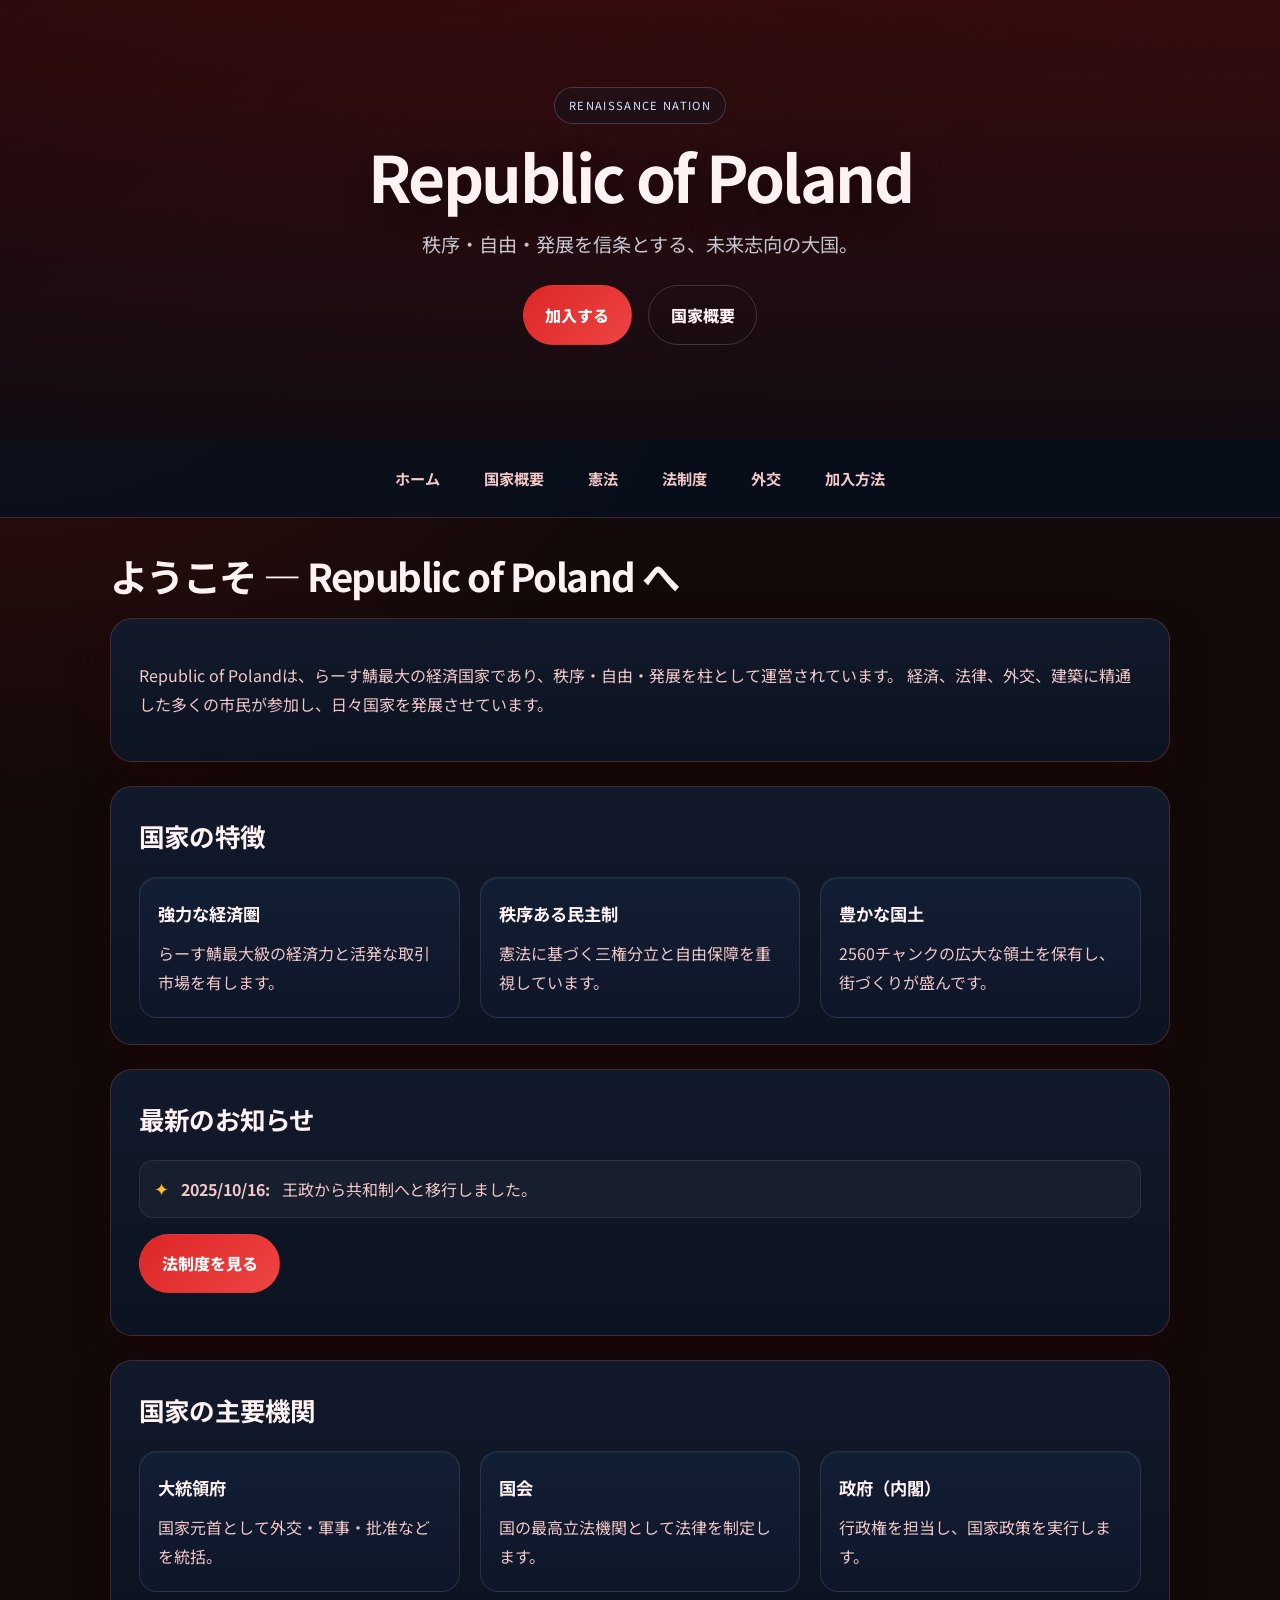
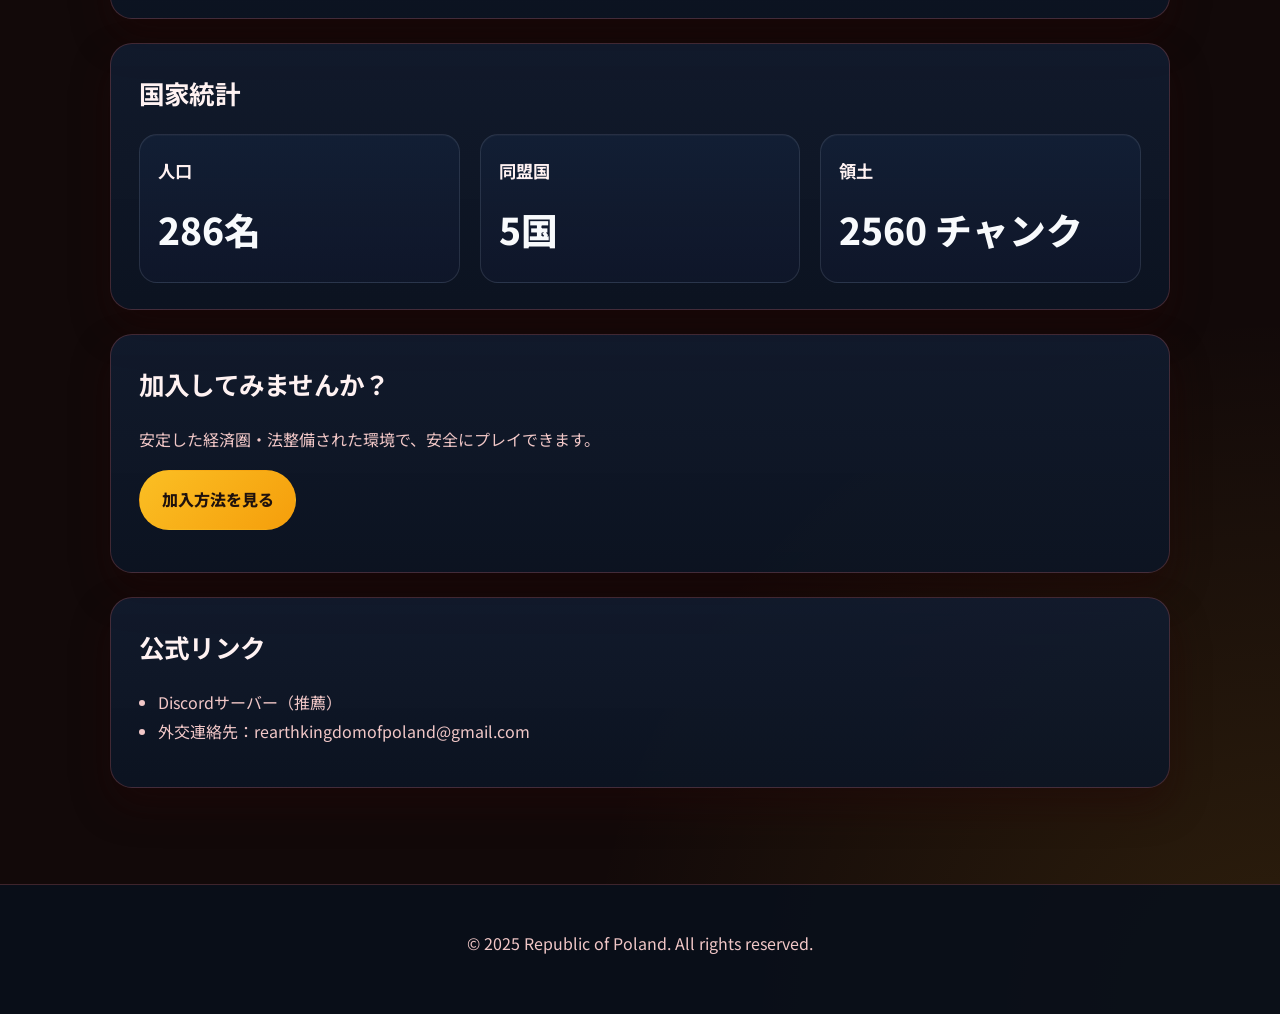
==== index.html @ 1cb856f2 "Add files via upload" ====
<!DOCTYPE html>
<html lang="ja">
<head>
  <meta charset="UTF-8" />
  <meta name="viewport" content="width=device-width, initial-scale=1.0" />
  <title>Republic of Poland | Home</title>
  <link rel="stylesheet" href="style.css" />

  <link href="https://fonts.googleapis.com/css2?family=Noto+Sans+JP:wght@400;500;700;800&display=swap" rel="stylesheet">

  <meta property="og:title" content="ポーランド共和国 公式WEBサイト" />
  <meta property="og:description" content="ポーランド共和国はらーす鯖最大の経済大国です。" />
  <meta property="og:image" content="https://kingdomofpoland.github.io/official.github.io/header.jpg" />
  <meta property="og:url" content="https://kingdomofpoland.github.io/official.github.io/" />
  <meta property="og:type" content="website" />
</head>

<body>
  <header class="hero">
    <div class="hero-content">
      <div class="eyebrow">Renaissance Nation</div>
      <h1>Republic of Poland</h1>
      <p class="subheading">秩序・自由・発展を信条とする、未来志向の大国。</p>
      <div class="hero-actions">
        <a href="join.html" class="button">加入する</a>
        <a href="overview.html" class="button secondary">国家概要</a>
      </div>
    </div>
  </header>

  <nav>
    <ul>
      <li><a href="index.html">ホーム</a></li>
      <li><a href="overview.html">国家概要</a></li>
      <li><a href="constitution.html">憲法</a></li>
      <li><a href="law.html">法制度</a></li>
      <li><a href="diplomacy.html">外交</a></li>
      <li><a href="join.html">加入方法</a></li>
    </ul>
  </nav>

  <main>
    <h2>ようこそ — Republic of Poland へ</h2>

    <section>
      <p>
        Republic of Polandは、らーす鯖最大の経済国家であり、秩序・自由・発展を柱として運営されています。
        経済、法律、外交、建築に精通した多くの市民が参加し、日々国家を発展させています。
      </p>
    </section>

    <section>
      <h3>国家の特徴</h3>
      <div class="grid-3">
        <div class="card">
          <h4>強力な経済圏</h4>
          <p>らーす鯖最大級の経済力と活発な取引市場を有します。</p>
        </div>
        <div class="card">
          <h4>秩序ある民主制</h4>
          <p>憲法に基づく三権分立と自由保障を重視しています。</p>
        </div>
        <div class="card">
          <h4>豊かな国土</h4>
          <p>2560チャンクの広大な領土を保有し、街づくりが盛んです。</p>
        </div>
      </div>
    </section>

    <section>
      <h3>最新のお知らせ</h3>
      <ul class="news-list">
        <li><strong>2025/10/16:</strong> 王政から共和制へと移行しました。</li>
      </ul>
      <p><a href="law.html" class="button">法制度を見る</a></p>
    </section>

    <section>
      <h3>国家の主要機関</h3>
      <div class="grid-3">
        <div class="card">
          <h4>大統領府</h4>
          <p>国家元首として外交・軍事・批准などを統括。</p>
        </div>
        <div class="card">
          <h4>国会</h4>
          <p>国の最高立法機関として法律を制定します。</p>
        </div>
        <div class="card">
          <h4>政府（内閣）</h4>
          <p>行政権を担当し、国家政策を実行します。</p>
        </div>
      </div>
    </section>

    <section>
      <h3>国家統計</h3>
      <div class="grid-3">
        <div class="stat-card">
          <h4>人口</h4>
          <p class="stat">286名</p>
        </div>
        <div class="stat-card">
          <h4>同盟国</h4>
          <p class="stat">5国</p>
        </div>
        <div class="stat-card">
          <h4>領土</h4>
          <p class="stat">2560 チャンク</p>
        </div>
      </div>
    </section>

    <section>
      <h3>加入してみませんか？</h3>
      <p>安定した経済圏・法整備された環境で、安全にプレイできます。</p>
      <p><a href="join.html" class="button-large">加入方法を見る</a></p>
    </section>

    <section>
      <h3>公式リンク</h3>
      <ul>
        <li>Discordサーバー（推薦）</li>
        <li>外交連絡先：rearthkingdomofpoland@gmail.com</li>
      </ul>
    </section>
  </main>

  <footer>
    <p>&copy; 2025 Republic of Poland. All rights reserved.</p>
  </footer>
</body>
</html>
---- style.css ----
:root {
  --bg: #120909;
  --bg-elevated: rgba(31, 12, 12, 0.82);
  --panel: rgba(35, 12, 12, 0.82);
  --panel-strong: #1d0d0d;
  --card: rgba(32, 9, 9, 0.85);
  --card-soft: rgba(220, 38, 38, 0.08);
  --text: #fff2f2;
  --muted: #f1c7c7;
  --line: rgba(248, 113, 113, 0.22);
  --primary: #dc2626;
  --primary-strong: #991b1b;
  --secondary: #ef4444;
  --accent: #f59e0b;
  --gold: #fbbf24;
  --shadow: rgba(33, 7, 7, 0.48);
  --radius: 22px;
}

* {
  box-sizing: border-box;
}

html {
  scroll-behavior: smooth;
}

body {
  margin: 0;
  font-family: "Noto Sans JP", "Hiragino Kaku Gothic ProN", Meiryo, sans-serif;
  background:
    radial-gradient(circle at top left, rgba(220, 38, 38, 0.28), transparent 28%),
    radial-gradient(circle at bottom right, rgba(251, 191, 36, 0.12), transparent 24%),
    var(--bg);
  color: var(--text);
  line-height: 1.8;
}

a {
  color: inherit;
}

img {
  max-width: 100%;
  display: block;
}

header.hero {
  position: relative;
  min-height: 440px;
  display: grid;
  place-items: center;
  overflow: hidden;
  background:
    linear-gradient(135deg, rgba(25, 5, 5, 0.78), rgba(72, 9, 9, 0.45)),
    linear-gradient(120deg, rgba(220, 38, 38, 0.52), rgba(127, 29, 29, 0.36)),
    url("https://images.unsplash.com/photo-1518546305927-5a555bb7020d?auto=format&fit=crop&w=1600&q=80") center/cover no-repeat;
}

header.hero::before {
  content: "";
  position: absolute;
  inset: 0;
  background: linear-gradient(180deg, rgba(6, 11, 19, 0.15), rgba(6, 11, 19, 0.8));
}

.hero-content {
  position: relative;
  z-index: 1;
  width: min(1100px, calc(100% - 40px));
  text-align: center;
  padding: 72px 20px 80px;
}

.eyebrow {
  display: inline-block;
  padding: 0.45rem 0.9rem;
  border: 1px solid rgba(255, 255, 255, 0.18);
  border-radius: 999px;
  background: rgba(15, 23, 42, 0.35);
  backdrop-filter: blur(8px);
  color: #d7e6ff;
  letter-spacing: 0.12em;
  font-size: 0.7rem;
  text-transform: uppercase;
  margin-bottom: 18px;
}

header.hero h1 {
  margin: 0;
  font-size: clamp(2.5rem, 5vw, 5.4rem);
  line-height: 1.05;
  letter-spacing: -0.04em;
  text-shadow: 0 10px 30px rgba(0, 0, 0, 0.45);
}

.subheading {
  margin: 18px auto 0;
  max-width: 700px;
  font-size: clamp(1rem, 2vw, 1.2rem);
  color: rgba(237, 244, 255, 0.8);
}

.hero-actions {
  display: flex;
  justify-content: center;
  gap: 16px;
  flex-wrap: wrap;
  margin-top: 24px;
}

nav {
  position: sticky;
  top: 0;
  z-index: 100;
  background: rgba(7, 17, 31, 0.8);
  backdrop-filter: blur(16px);
  border-bottom: 1px solid var(--line);
}

nav ul {
  list-style: none;
  margin: 0 auto;
  padding: 14px 20px;
  display: flex;
  flex-wrap: wrap;
  justify-content: center;
  gap: 10px;
  max-width: 1100px;
}

nav li {
  display: inline-flex;
}

nav a {
  text-decoration: none;
  color: var(--muted);
  font-weight: 700;
  font-size: 0.95rem;
  padding: 10px 16px;
  border-radius: 999px;
  transition: 0.25s ease;
  border: 1px solid transparent;
}

nav a:hover,
nav a:focus-visible {
  background: rgba(220, 38, 38, 0.18);
  color: var(--text);
  border-color: rgba(248, 113, 113, 0.35);
}

main {
  max-width: 1100px;
  margin: 0 auto;
  padding: 34px 20px 72px;
}

main h2 {
  margin: 0 0 20px;
  color: var(--text);
  font-size: clamp(2rem, 3vw, 2.9rem);
  line-height: 1.2;
  letter-spacing: -0.04em;
}

main h3 {
  margin: 0 0 18px;
  font-size: clamp(1.3rem, 2vw, 1.8rem);
  letter-spacing: -0.03em;
}

main h4 {
  margin: 0 0 10px;
  font-size: 1.08rem;
}

section {
  background: linear-gradient(180deg, rgba(17, 28, 48, 0.88), rgba(12, 21, 36, 0.9));
  border: 1px solid var(--line);
  border-radius: var(--radius);
  box-shadow: 0 18px 38px var(--shadow);
  padding: 26px 28px;
  margin-bottom: 24px;
}

section p,
section li,
section strong,
section span {
  color: var(--muted);
}

.grid-3 {
  display: grid;
  grid-template-columns: repeat(auto-fit, minmax(220px, 1fr));
  gap: 20px;
}

.card,
.stat-card {
  background: linear-gradient(180deg, rgba(19, 31, 53, 0.95), rgba(15, 23, 42, 0.9));
  border: 1px solid rgba(148, 163, 184, 0.18);
  border-radius: 18px;
  padding: 20px 18px;
  box-shadow: inset 0 1px 0 rgba(255, 255, 255, 0.03);
}

.card p,
.stat-card p,
.card li,
.stat-card li {
  margin: 0;
}

.stat {
  display: block;
  margin-top: 10px;
  font-size: clamp(1.8rem, 3vw, 2.3rem);
  font-weight: 800;
  color: #f8fafc;
}

.news-list {
  list-style: none;
  margin: 0;
  padding: 0;
  display: grid;
  gap: 12px;
}

.news-list li {
  display: flex;
  gap: 12px;
  align-items: baseline;
  padding: 12px 14px;
  background: rgba(148, 163, 184, 0.06);
  border: 1px solid rgba(148, 163, 184, 0.14);
  border-radius: 14px;
}

.news-list li::before {
  content: "✦";
  color: var(--gold);
  font-size: 1.1rem;
}

.button,
.button-large {
  display: inline-flex;
  align-items: center;
  justify-content: center;
  border-radius: 999px;
  padding: 0.9rem 1.35rem;
  text-decoration: none;
  font-weight: 800;
  transition: transform 0.2s ease, box-shadow 0.2s ease, background 0.2s ease;
  border: 1px solid transparent;
}

.button:hover,
.button-large:hover {
  transform: translateY(-2px);
  box-shadow: 0 10px 20px rgba(124, 58, 237, 0.28);
}

.button {
  background: linear-gradient(135deg, var(--primary), var(--secondary));
  color: #fff;
}

.button-large {
  background: linear-gradient(135deg, #fbbf24, #f59e0b);
  color: #1f120d;
}

.button:hover,
.button-large:hover {
  box-shadow: 0 12px 24px rgba(220, 38, 38, 0.35);
}

.button.secondary,
.button-large.secondary {
  background: transparent;
  color: var(--text);
  border-color: rgba(148, 163, 184, 0.28);
}

ul {
  padding-left: 1.2rem;
}

pre {
  margin: 0;
  overflow-x: auto;
  background: rgba(15, 23, 42, 0.92);
  border: 1px solid var(--line);
  border-radius: 18px;
  padding: 18px 20px;
  color: #dbeafe;
  white-space: pre-wrap;
  word-break: break-word;
  font-size: 0.92rem;
  line-height: 1.8;
}

footer {
  text-align: center;
  padding: 28px 20px 40px;
  color: var(--muted);
  background: rgba(8, 15, 26, 0.9);
  border-top: 1px solid var(--line);
}

@media (max-width: 768px) {
  header.hero {
    min-height: 340px;
  }

  .hero-content {
    padding-top: 48px;
  }

  nav ul {
    justify-content: flex-start;
    overflow-x: auto;
    white-space: nowrap;
  }

  nav li {
    flex: 0 0 auto;
  }

  main {
    padding-left: 14px;
    padding-right: 14px;
  }

  section {
    padding: 22px 18px;
  }

  .grid-3 {
    grid-template-columns: 1fr;
  }
}

@media (max-width: 480px) {
  .hero-actions {
    flex-direction: column;
  }

  .button,
  .button-large {
    width: 100%;
  }

  nav a {
    padding: 9px 12px;
    font-size: 0.82rem;
  }

  main h2 {
    font-size: 1.7rem;
  }

  section p,
  section li,
  section strong {
    font-size: 0.95rem;
  }
}
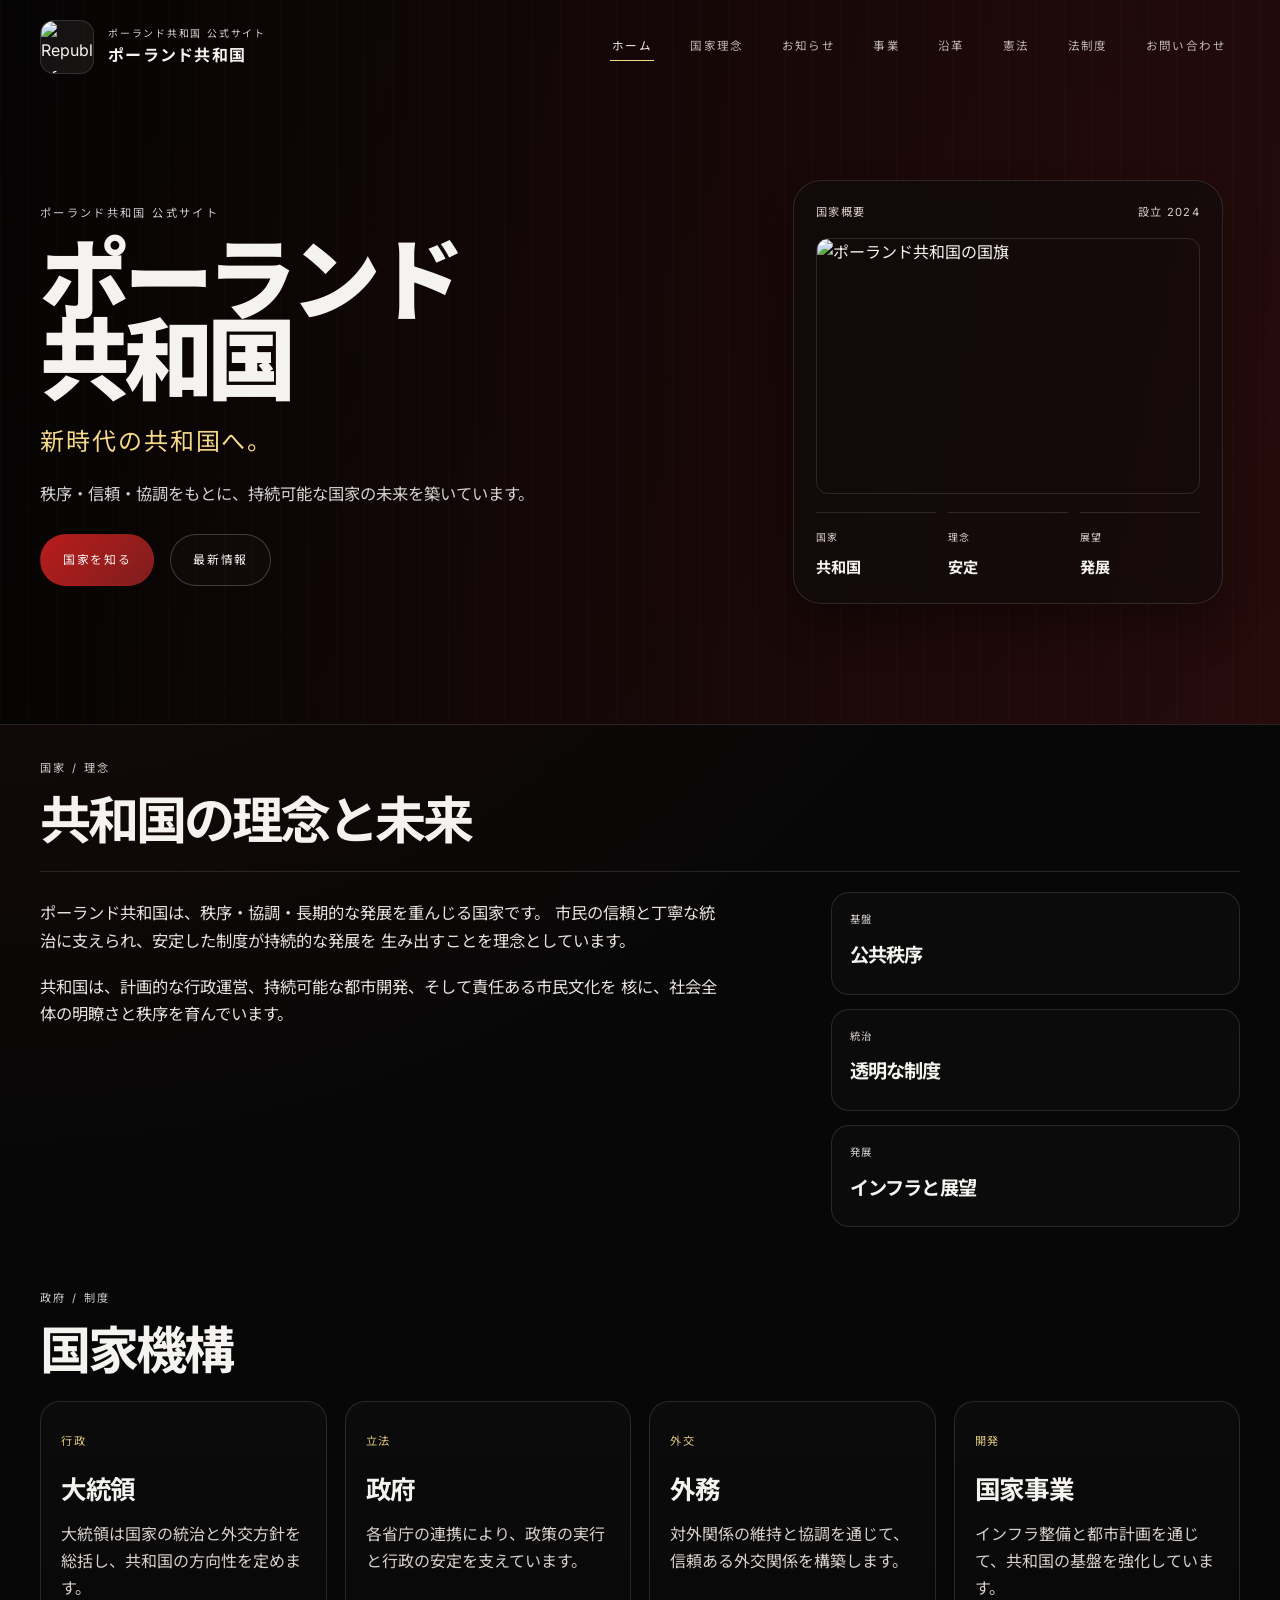
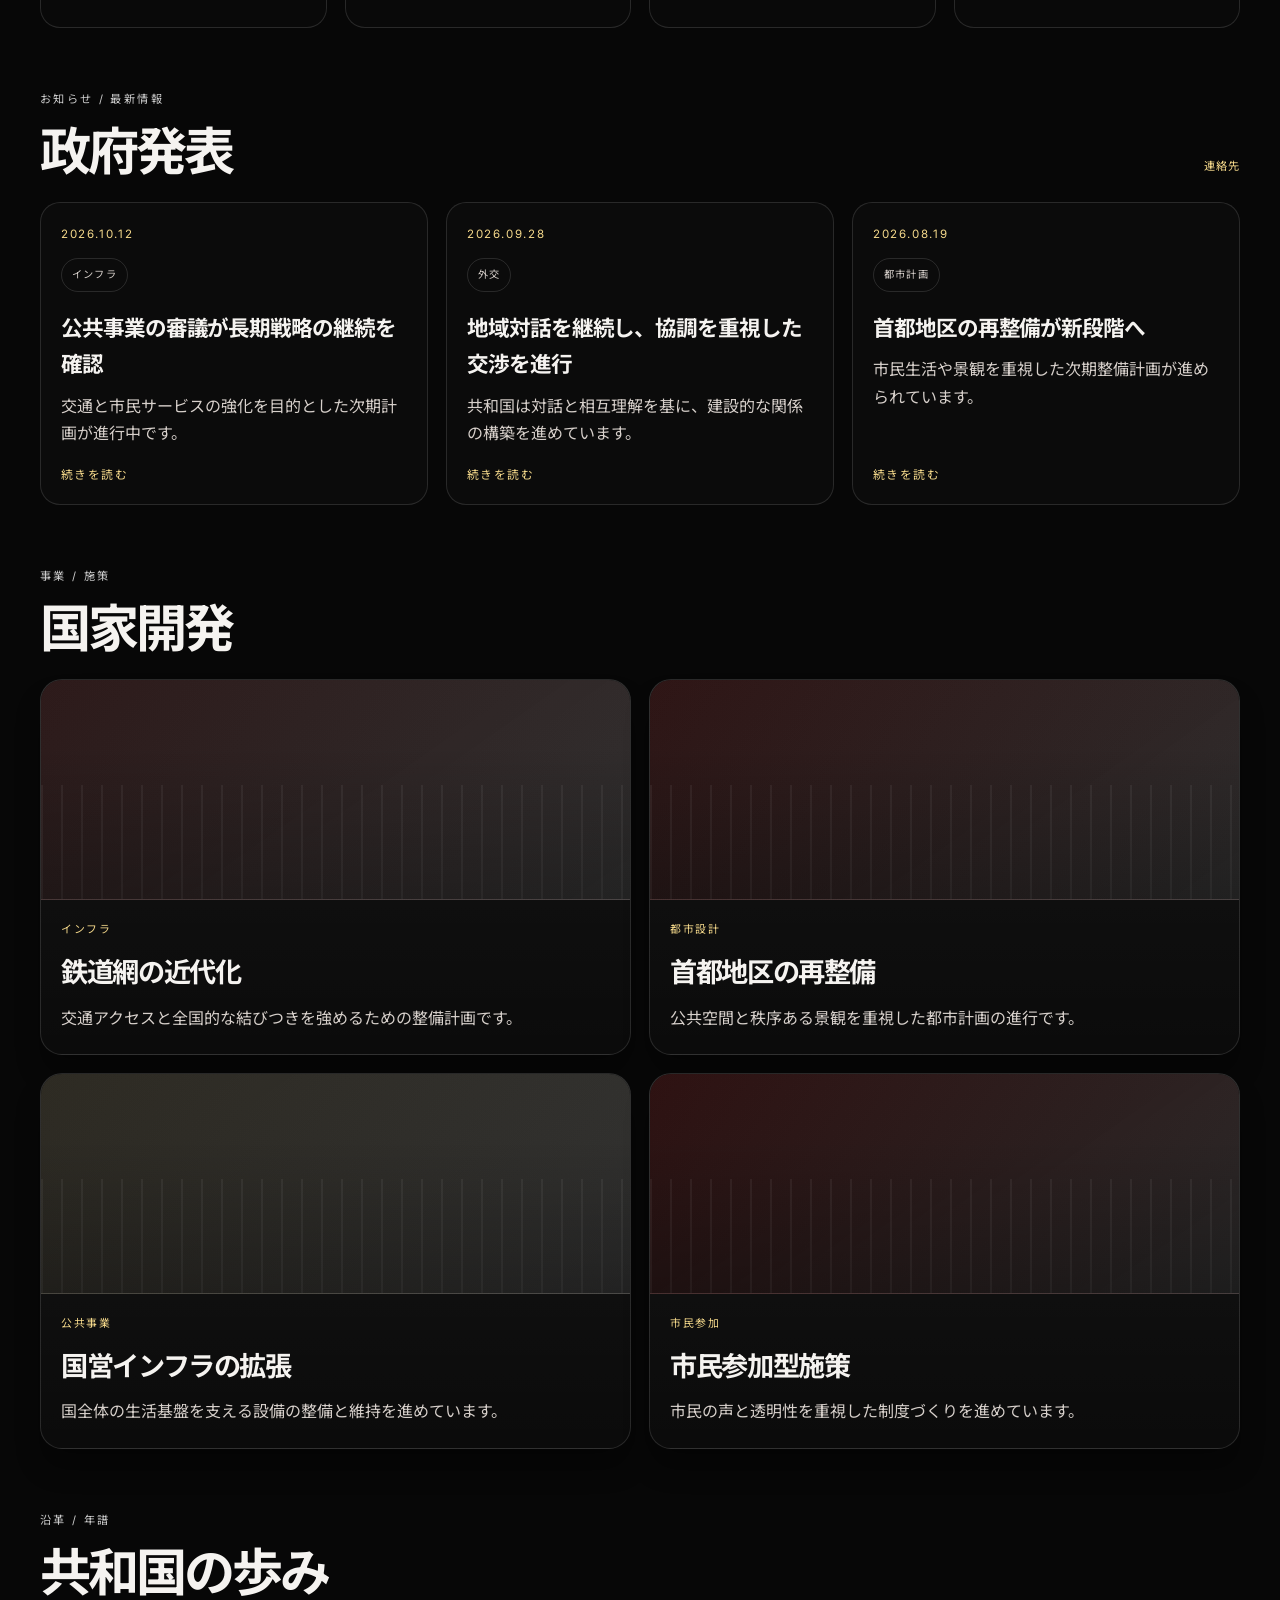
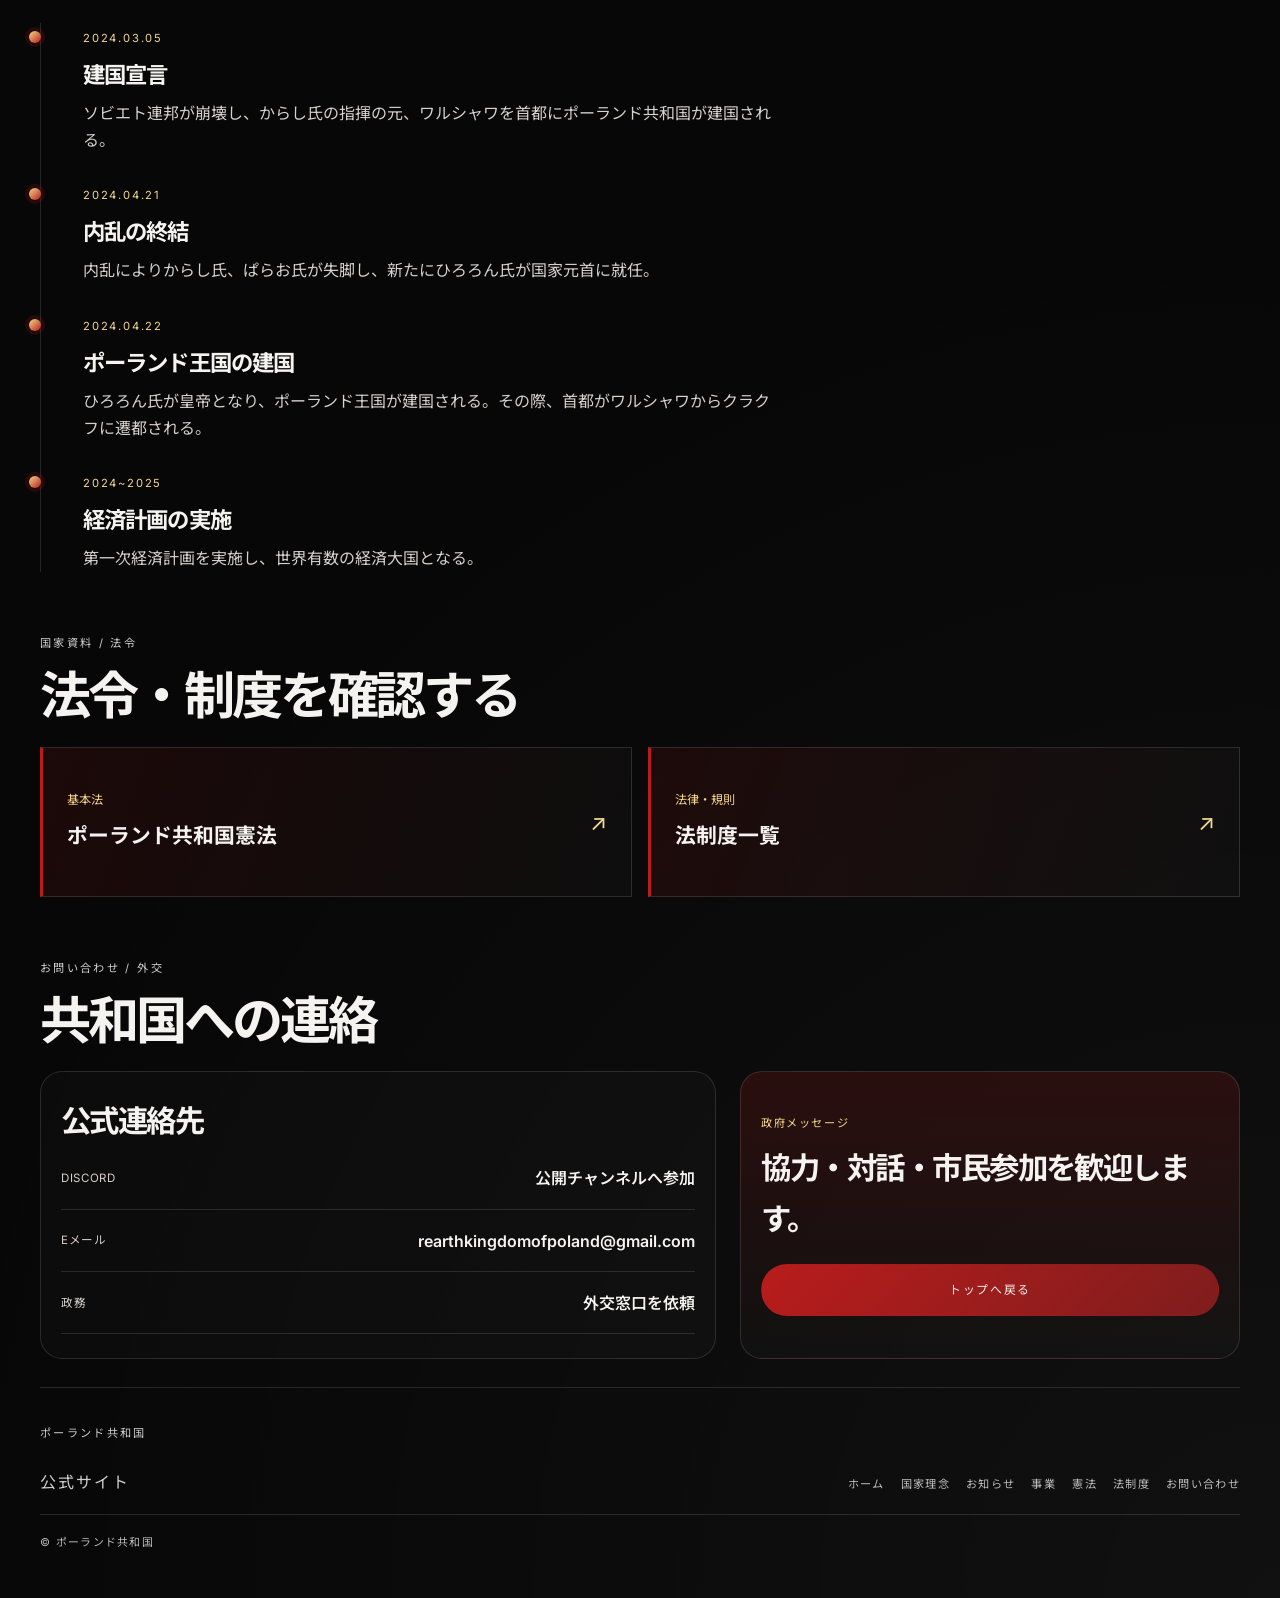
==== commit f3f91622: "Add files via upload" ====
--- a/index.html
+++ b/index.html
@@ -1,133 +1,249 @@
 <!DOCTYPE html>
 <html lang="ja">
-<head>
-  <meta charset="UTF-8" />
-  <meta name="viewport" content="width=device-width, initial-scale=1.0" />
-  <title>Republic of Poland | Home</title>
-  <link rel="stylesheet" href="style.css" />
-
-  <link href="https://fonts.googleapis.com/css2?family=Noto+Sans+JP:wght@400;500;700;800&display=swap" rel="stylesheet">
-
-  <meta property="og:title" content="ポーランド共和国 公式WEBサイト" />
-  <meta property="og:description" content="ポーランド共和国はらーす鯖最大の経済大国です。" />
-  <meta property="og:image" content="https://kingdomofpoland.github.io/official.github.io/header.jpg" />
-  <meta property="og:url" content="https://kingdomofpoland.github.io/official.github.io/" />
-  <meta property="og:type" content="website" />
-</head>
-
-<body>
-  <header class="hero">
-    <div class="hero-content">
-      <div class="eyebrow">Renaissance Nation</div>
-      <h1>Republic of Poland</h1>
-      <p class="subheading">秩序・自由・発展を信条とする、未来志向の大国。</p>
-      <div class="hero-actions">
-        <a href="join.html" class="button">加入する</a>
-        <a href="overview.html" class="button secondary">国家概要</a>
+  <head>
+    <meta charset="UTF-8" />
+    <meta name="viewport" content="width=device-width, initial-scale=1.0" />
+    <meta
+      name="description"
+      content="ポーランド共和国の公式サイト。安定・協調・発展を理念とする、モダンで高い完成度を持つ国家ウェブサイト。"
+    />
+    <title>ポーランド共和国 | 公式サイト</title>
+    <link rel="stylesheet" href="style.css" />
+    <link rel="preconnect" href="https://fonts.googleapis.com" />
+    <link rel="preconnect" href="https://fonts.gstatic.com" crossorigin />
+    <link
+      href="https://fonts.googleapis.com/css2?family=Inter:wght@400;500;600;700;800;900&family=Noto+Sans+JP:wght@400;500;700;800;900&display=swap"
+      rel="stylesheet"
+    />
+    <meta property="og:title" content="ポーランド共和国 | 公式サイト" />
+    <meta property="og:description" content="秩序、協調、発展を基盤にしたポーランド共和国の公式ウェブサイト。" />
+    <meta property="og:type" content="website" />
+    <meta property="og:image" content="flag.png" />
+  </head>
+  <body>
+    <header class="site-header" id="home">
+      <div class="topbar">
+        <div class="brand-wrap">
+          <img src="flag.png" alt="Republic of Poland flag" class="brand-mark" />
+          <div>
+            <span class="brand-kicker">ポーランド共和国 公式サイト</span>
+            <strong class="brand-name">ポーランド共和国</strong>
+          </div>
+        </div>
+
+        <button class="nav-toggle" aria-label="メニューを開く" aria-expanded="false">
+          <span></span>
+          <span></span>
+          <span></span>
+        </button>
+
+        <nav class="main-nav" aria-label="Main navigation">
+          <a href="#home" class="is-active">ホーム</a>
+          <a href="#overview">国家理念</a>
+          <a href="#news">お知らせ</a>
+          <a href="#projects">事業</a>
+          <a href="#history">沿革</a>
+          <a href="constitution.html">憲法</a>
+          <a href="law.html">法制度</a>
+          <a href="#contact">お問い合わせ</a>
+        </nav>
       </div>
-    </div>
-  </header>
-
-  <nav>
-    <ul>
-      <li><a href="index.html">ホーム</a></li>
-      <li><a href="overview.html">国家概要</a></li>
-      <li><a href="constitution.html">憲法</a></li>
-      <li><a href="law.html">法制度</a></li>
-      <li><a href="diplomacy.html">外交</a></li>
-      <li><a href="join.html">加入方法</a></li>
-    </ul>
-  </nav>
-
-  <main>
-    <h2>ようこそ — Republic of Poland へ</h2>
-
-    <section>
-      <p>
-        Republic of Polandは、らーす鯖最大の経済国家であり、秩序・自由・発展を柱として運営されています。
-        経済、法律、外交、建築に精通した多くの市民が参加し、日々国家を発展させています。
-      </p>
-    </section>
-
-    <section>
-      <h3>国家の特徴</h3>
-      <div class="grid-3">
-        <div class="card">
-          <h4>強力な経済圏</h4>
-          <p>らーす鯖最大級の経済力と活発な取引市場を有します。</p>
-        </div>
-        <div class="card">
-          <h4>秩序ある民主制</h4>
-          <p>憲法に基づく三権分立と自由保障を重視しています。</p>
-        </div>
-        <div class="card">
-          <h4>豊かな国土</h4>
-          <p>2560チャンクの広大な領土を保有し、街づくりが盛んです。</p>
+
+      <div class="hero">
+        <div class="hero-copy reveal">
+          <span class="eyebrow">ポーランド共和国 公式サイト</span>
+          <h1>
+            ポーランド<br />
+            共和国
+          </h1>
+          <p class="lead">新時代の共和国へ。</p>
+          <p class="hero-text">
+            秩序・信頼・協調をもとに、持続可能な国家の未来を築いています。
+          </p>
+          <div class="hero-actions">
+            <a href="#overview" class="button primary">国家を知る</a>
+            <a href="#news" class="button secondary">最新情報</a>
+          </div>
+        </div>
+
+        <div class="hero-visual reveal">
+          <div class="visual-panel">
+            <div class="visual-header">
+              <span>国家概要</span>
+              <span>設立 2024</span>
+            </div>
+            <img class="visual-flag" src="flag.png" alt="ポーランド共和国の国旗" />
+            <div class="visual-stats">
+              <div>
+                <span class="stat-label">国家</span>
+                <strong>共和国</strong>
+              </div>
+              <div>
+                <span class="stat-label">理念</span>
+                <strong>安定</strong>
+              </div>
+              <div>
+                <span class="stat-label">展望</span>
+                <strong>発展</strong>
+              </div>
+            </div>
+          </div>
         </div>
       </div>
-    </section>
-
-    <section>
-      <h3>最新のお知らせ</h3>
-      <ul class="news-list">
-        <li><strong>2025/10/16:</strong> 王政から共和制へと移行しました。</li>
-      </ul>
-      <p><a href="law.html" class="button">法制度を見る</a></p>
-    </section>
-
-    <section>
-      <h3>国家の主要機関</h3>
-      <div class="grid-3">
-        <div class="card">
-          <h4>大統領府</h4>
-          <p>国家元首として外交・軍事・批准などを統括。</p>
-        </div>
-        <div class="card">
-          <h4>国会</h4>
-          <p>国の最高立法機関として法律を制定します。</p>
-        </div>
-        <div class="card">
-          <h4>政府（内閣）</h4>
-          <p>行政権を担当し、国家政策を実行します。</p>
-        </div>
+    </header>
+
+    <main>
+      <section id="overview" class="section-wrap reveal">
+        <div class="section-heading">
+          <span class="section-kicker">国家 / 理念</span>
+          <h2>共和国の理念と未来</h2>
+        </div>
+
+        <div class="overview-grid editorial">
+          <div class="editorial-copy">
+            <p>
+              ポーランド共和国は、秩序・協調・長期的な発展を重んじる国家です。
+              市民の信頼と丁寧な統治に支えられ、安定した制度が持続的な発展を
+              生み出すことを理念としています。
+            </p>
+            <p>
+              共和国は、計画的な行政運営、持続可能な都市開発、そして責任ある市民文化を
+              核に、社会全体の明瞭さと秩序を育んでいます。
+            </p>
+          </div>
+
+          <div class="feature-column">
+            <div class="mini-feature">
+              <span class="mini-label">基盤</span>
+              <strong>公共秩序</strong>
+            </div>
+            <div class="mini-feature">
+              <span class="mini-label">統治</span>
+              <strong>透明な制度</strong>
+            </div>
+            <div class="mini-feature">
+              <span class="mini-label">発展</span>
+              <strong>インフラと展望</strong>
+            </div>
+          </div>
+        </div>
+      </section>
+
+      <section id="government" class="section-wrap reveal">
+        <div class="section-heading narrow">
+          <span class="section-kicker">政府 / 制度</span>
+          <h2>国家機構</h2>
+        </div>
+
+        <div class="gov-grid" id="government-grid"></div>
+      </section>
+
+      <section id="news" class="section-wrap reveal">
+        <div class="section-heading row">
+          <div>
+            <span class="section-kicker">お知らせ / 最新情報</span>
+            <h2>政府発表</h2>
+          </div>
+          <a href="#contact" class="inline-link">連絡先</a>
+        </div>
+
+        <div class="news-grid" id="news-grid"></div>
+      </section>
+
+      <section id="projects" class="section-wrap reveal">
+        <div class="section-heading narrow">
+          <span class="section-kicker">事業 / 施策</span>
+          <h2>国家開発</h2>
+        </div>
+
+        <div class="project-grid" id="project-grid"></div>
+      </section>
+
+      <section id="history" class="section-wrap reveal">
+        <div class="section-heading narrow">
+          <span class="section-kicker">沿革 / 年譜</span>
+          <h2>共和国の歩み</h2>
+        </div>
+
+        <div class="timeline" id="history-grid"></div>
+      </section>
+
+      <section id="documents" class="section-wrap reveal">
+        <div class="section-heading narrow">
+          <span class="section-kicker">国家資料 / 法令</span>
+          <h2>法令・制度を確認する</h2>
+        </div>
+        <div class="document-links">
+          <a class="document-link" href="constitution.html">
+            <span class="document-link-label">基本法</span>
+            <strong>ポーランド共和国憲法</strong>
+            <span class="document-link-arrow" aria-hidden="true">↗</span>
+          </a>
+          <a class="document-link" href="law.html">
+            <span class="document-link-label">法律・規則</span>
+            <strong>法制度一覧</strong>
+            <span class="document-link-arrow" aria-hidden="true">↗</span>
+          </a>
+        </div>
+      </section>
+
+      <section id="contact" class="section-wrap reveal">
+        <div class="section-heading narrow">
+          <span class="section-kicker">お問い合わせ / 外交</span>
+          <h2>共和国への連絡</h2>
+        </div>
+
+        <div class="contact-grid">
+          <div class="contact-panel">
+            <h3>公式連絡先</h3>
+            <ul class="contact-list">
+              <li>
+                <span>Discord</span>
+                <a href="https://discord.gg/J24dmDdTVA" target="_blank" rel="noreferrer">公開チャンネルへ参加</a>
+              </li>
+              <li>
+                <span>Eメール</span>
+                <a href="mailto:rearthkingdomofpoland@gmail.com">rearthkingdomofpoland@gmail.com</a>
+              </li>
+              <li>
+                <span>政務</span>
+                <a href="#home">外交窓口を依頼</a>
+              </li>
+            </ul>
+          </div>
+
+          <div class="contact-panel accent-panel">
+            <p class="panel-label">政府メッセージ</p>
+            <h3>協力・対話・市民参加を歓迎します。</h3>
+            <a href="#home" class="button primary">トップへ戻る</a>
+          </div>
+        </div>
+      </section>
+    </main>
+
+    <footer class="site-footer">
+      <div class="footer-inner">
+        <div>
+          <span class="footer-kicker">ポーランド共和国</span>
+          <p>公式サイト</p>
+        </div>
+
+        <ul class="footer-links">
+          <li><a href="#home">ホーム</a></li>
+          <li><a href="#overview">国家理念</a></li>
+          <li><a href="#news">お知らせ</a></li>
+          <li><a href="#projects">事業</a></li>
+          <li><a href="constitution.html">憲法</a></li>
+          <li><a href="law.html">法制度</a></li>
+          <li><a href="#contact">お問い合わせ</a></li>
+        </ul>
       </div>
-    </section>
-
-    <section>
-      <h3>国家統計</h3>
-      <div class="grid-3">
-        <div class="stat-card">
-          <h4>人口</h4>
-          <p class="stat">286名</p>
-        </div>
-        <div class="stat-card">
-          <h4>同盟国</h4>
-          <p class="stat">5国</p>
-        </div>
-        <div class="stat-card">
-          <h4>領土</h4>
-          <p class="stat">2560 チャンク</p>
-        </div>
-      </div>
-    </section>
-
-    <section>
-      <h3>加入してみませんか？</h3>
-      <p>安定した経済圏・法整備された環境で、安全にプレイできます。</p>
-      <p><a href="join.html" class="button-large">加入方法を見る</a></p>
-    </section>
-
-    <section>
-      <h3>公式リンク</h3>
-      <ul>
-        <li>Discordサーバー（推薦）</li>
-        <li>外交連絡先：rearthkingdomofpoland@gmail.com</li>
-      </ul>
-    </section>
-  </main>
-
-  <footer>
-    <p>&copy; 2025 Republic of Poland. All rights reserved.</p>
-  </footer>
-</body>
+      <div class="footer-bottom">© ポーランド共和国</div>
+    </footer>
+
+    <button class="scroll-top" aria-label="トップへ戻る">↑</button>
+
+    <script src="script.js"></script>
+  </body>
 </html>
+
--- a/style.css
+++ b/style.css
@@ -1,20 +1,20 @@
 :root {
-  --bg: #120909;
-  --bg-elevated: rgba(31, 12, 12, 0.82);
-  --panel: rgba(35, 12, 12, 0.82);
-  --panel-strong: #1d0d0d;
-  --card: rgba(32, 9, 9, 0.85);
-  --card-soft: rgba(220, 38, 38, 0.08);
-  --text: #fff2f2;
-  --muted: #f1c7c7;
-  --line: rgba(248, 113, 113, 0.22);
-  --primary: #dc2626;
-  --primary-strong: #991b1b;
-  --secondary: #ef4444;
-  --accent: #f59e0b;
-  --gold: #fbbf24;
-  --shadow: rgba(33, 7, 7, 0.48);
-  --radius: 22px;
+  --bg: #070707;
+  --bg-soft: #121212;
+  --panel: #151515;
+  --panel-alt: #1b1b1b;
+  --text: #f5f3f0;
+  --muted: #d7d0cb;
+  --line: rgba(255, 255, 255, 0.12);
+  --line-strong: rgba(255, 255, 255, 0.2);
+  --primary: #b91c1c;
+  --primary-strong: #7f1d1d;
+  --primary-soft: rgba(185, 28, 28, 0.12);
+  --accent: #e5d5b3;
+  --accent-strong: #f5d98b;
+  --shadow: rgba(0, 0, 0, 0.32);
+  --radius: 24px;
+  --max-width: 1200px;
 }
 
 * {
@@ -27,347 +27,1004 @@
 
 body {
   margin: 0;
-  font-family: "Noto Sans JP", "Hiragino Kaku Gothic ProN", Meiryo, sans-serif;
+  font-family: "Inter", "Noto Sans JP", sans-serif;
   background:
-    radial-gradient(circle at top left, rgba(220, 38, 38, 0.28), transparent 28%),
-    radial-gradient(circle at bottom right, rgba(251, 191, 36, 0.12), transparent 24%),
+    radial-gradient(circle at top left, rgba(185, 28, 28, 0.15), transparent 24%),
+    radial-gradient(circle at bottom right, rgba(255, 255, 255, 0.04), transparent 28%),
     var(--bg);
   color: var(--text);
-  line-height: 1.8;
+  line-height: 1.7;
 }
 
 a {
   color: inherit;
+  text-decoration: none;
 }
 
 img {
+  display: block;
   max-width: 100%;
-  display: block;
-}
-
-header.hero {
+}
+
+button {
+  font: inherit;
+}
+
+.site-header {
   position: relative;
-  min-height: 440px;
-  display: grid;
-  place-items: center;
   overflow: hidden;
   background:
-    linear-gradient(135deg, rgba(25, 5, 5, 0.78), rgba(72, 9, 9, 0.45)),
-    linear-gradient(120deg, rgba(220, 38, 38, 0.52), rgba(127, 29, 29, 0.36)),
-    url("https://images.unsplash.com/photo-1518546305927-5a555bb7020d?auto=format&fit=crop&w=1600&q=80") center/cover no-repeat;
-}
-
-header.hero::before {
+    linear-gradient(135deg, rgba(6, 6, 6, 0.88), rgba(22, 10, 10, 0.78)),
+    url("header.jpg") center/cover no-repeat;
+  border-bottom: 1px solid var(--line);
+}
+
+.site-header::before {
   content: "";
   position: absolute;
   inset: 0;
-  background: linear-gradient(180deg, rgba(6, 11, 19, 0.15), rgba(6, 11, 19, 0.8));
-}
-
-.hero-content {
+  background:
+    linear-gradient(90deg, rgba(0, 0, 0, 0.42), rgba(185, 28, 28, 0.12)),
+    repeating-linear-gradient(
+      90deg,
+      rgba(255, 255, 255, 0.025),
+      rgba(255, 255, 255, 0.025) 1px,
+      transparent 1px,
+      transparent 28px
+    );
+}
+
+.topbar,
+.hero,
+.section-wrap,
+.site-footer {
   position: relative;
   z-index: 1;
-  width: min(1100px, calc(100% - 40px));
-  text-align: center;
-  padding: 72px 20px 80px;
-}
-
-.eyebrow {
+}
+
+.topbar {
+  width: min(var(--max-width), calc(100% - 32px));
+  margin: 0 auto;
+  display: flex;
+  align-items: center;
+  justify-content: space-between;
+  padding: 20px 0 10px;
+}
+
+.brand-wrap {
+  display: flex;
+  align-items: center;
+  gap: 14px;
+}
+
+.brand-mark {
+  width: 54px;
+  height: 54px;
+  border-radius: 14px;
+  border: 1px solid var(--line);
+  object-fit: cover;
+  background: rgba(255, 255, 255, 0.06);
+}
+
+.brand-kicker {
+  display: block;
+  font-size: 0.62rem;
+  letter-spacing: 0.18em;
+  color: var(--muted);
+}
+
+.brand-name {
+  font-size: 1rem;
+  letter-spacing: 0.08em;
+}
+
+.main-nav {
+  display: flex;
+  align-items: center;
+  gap: 10px;
+  flex-wrap: wrap;
+  justify-content: flex-end;
+}
+
+.main-nav a {
+  position: relative;
+  padding: 10px 14px;
+  font-size: 0.72rem;
+  letter-spacing: 0.12em;
+  color: rgba(245, 243, 240, 0.74);
+  transition: color 0.2s ease, background 0.2s ease;
+}
+
+.main-nav a::after {
+  content: "";
+  position: absolute;
+  left: 12px;
+  right: 12px;
+  bottom: 6px;
+  height: 1px;
+  background: var(--accent-strong);
+  transform: scaleX(0);
+  transform-origin: left;
+  transition: transform 0.25s ease;
+}
+
+.main-nav a:hover,
+.main-nav a.is-active {
+  color: var(--text);
+}
+
+.main-nav a:hover::after,
+.main-nav a.is-active::after {
+  transform: scaleX(1);
+}
+
+.nav-toggle {
+  display: none;
+  width: 46px;
+  height: 46px;
+  border-radius: 12px;
+  border: 1px solid var(--line);
+  background: rgba(255, 255, 255, 0.02);
+  padding: 12px 10px;
+  cursor: pointer;
+}
+
+.nav-toggle span {
+  display: block;
+  width: 100%;
+  height: 2px;
+  background: var(--text);
+  margin: 5px 0;
+  border-radius: 6px;
+}
+
+.hero {
+  width: min(var(--max-width), calc(100% - 32px));
+  margin: 0 auto;
+  display: grid;
+  grid-template-columns: 1.2fr 0.8fr;
+  align-items: center;
+  gap: 40px;
+  min-height: 640px;
+  padding: 56px 0 80px;
+}
+
+.hero-copy {
+  max-width: 680px;
+}
+
+.eyebrow,
+.section-kicker,
+.footer-kicker {
   display: inline-block;
-  padding: 0.45rem 0.9rem;
-  border: 1px solid rgba(255, 255, 255, 0.18);
-  border-radius: 999px;
-  background: rgba(15, 23, 42, 0.35);
-  backdrop-filter: blur(8px);
-  color: #d7e6ff;
-  letter-spacing: 0.12em;
+  margin-bottom: 18px;
   font-size: 0.7rem;
-  text-transform: uppercase;
-  margin-bottom: 18px;
-}
-
-header.hero h1 {
+  letter-spacing: 0.21em;
+  color: rgba(255, 255, 255, 0.8);
+  text-transform: uppercase;
+}
+
+.hero h1 {
   margin: 0;
-  font-size: clamp(2.5rem, 5vw, 5.4rem);
-  line-height: 1.05;
-  letter-spacing: -0.04em;
-  text-shadow: 0 10px 30px rgba(0, 0, 0, 0.45);
-}
-
-.subheading {
-  margin: 18px auto 0;
-  max-width: 700px;
-  font-size: clamp(1rem, 2vw, 1.2rem);
-  color: rgba(237, 244, 255, 0.8);
+  font-size: clamp(3.4rem, 7vw, 7rem);
+  line-height: 0.9;
+  letter-spacing: -0.07em;
+  font-weight: 900;
+  text-transform: uppercase;
+}
+
+.lead {
+  margin: 20px 0 0;
+  font-size: clamp(1.1rem, 2vw, 1.5rem);
+  color: var(--accent-strong);
+  letter-spacing: 0.08em;
+  text-transform: uppercase;
+}
+
+.hero-text {
+  color: rgba(255, 255, 255, 0.82);
+  max-width: 560px;
+  margin: 18px 0 0;
+  font-size: 1.02rem;
 }
 
 .hero-actions {
   display: flex;
-  justify-content: center;
   gap: 16px;
   flex-wrap: wrap;
-  margin-top: 24px;
-}
-
-nav {
-  position: sticky;
-  top: 0;
-  z-index: 100;
-  background: rgba(7, 17, 31, 0.8);
-  backdrop-filter: blur(16px);
+  margin-top: 26px;
+}
+
+.button {
+  display: inline-flex;
+  align-items: center;
+  justify-content: center;
+  padding: 15px 22px;
+  border-radius: 999px;
+  border: 1px solid var(--line-strong);
+  font-size: 0.74rem;
+  letter-spacing: 0.14em;
+  text-transform: uppercase;
+  transition: transform 0.2s ease, border-color 0.2s ease, background 0.2s ease;
+}
+
+.button.primary {
+  background: linear-gradient(135deg, var(--primary), var(--primary-strong));
+  border-color: transparent;
+}
+
+.button.secondary {
+  background: rgba(255, 255, 255, 0.02);
+}
+
+.button:hover {
+  transform: translateY(-2px);
+}
+
+.hero-visual {
+  display: flex;
+  justify-content: center;
+}
+
+.visual-panel {
+  width: min(100%, 430px);
+  padding: 22px;
+  border: 1px solid var(--line);
+  background: rgba(12, 12, 12, 0.52);
+  backdrop-filter: blur(12px);
+  box-shadow: 0 25px 40px var(--shadow);
+  border-radius: 28px;
+}
+
+.visual-header {
+  display: flex;
+  justify-content: space-between;
+  align-items: center;
+  margin-bottom: 16px;
+  color: var(--muted);
+  font-size: 0.7rem;
+  letter-spacing: 0.12em;
+  text-transform: uppercase;
+}
+
+.visual-flag {
+  display: block;
+  width: 100%;
+  height: auto;
+  aspect-ratio: 640 / 426;
+  object-fit: contain;
+  border-radius: 12px;
+  border: 1px solid var(--line);
+}
+
+.visual-stats {
+  display: grid;
+  grid-template-columns: repeat(3, 1fr);
+  gap: 12px;
+  margin-top: 18px;
+}
+
+.visual-stats > div {
+  padding-top: 16px;
+  border-top: 1px solid var(--line);
+}
+
+.stat-label {
+  display: block;
+  font-size: 0.62rem;
+  letter-spacing: 0.14em;
+  text-transform: uppercase;
+  color: var(--muted);
+  margin-bottom: 8px;
+}
+
+.visual-stats strong {
+  font-size: 0.95rem;
+}
+
+.section-wrap {
+  width: min(var(--max-width), calc(100% - 32px));
+  margin: 0 auto 28px;
+  padding: 28px 0 0;
+}
+
+.section-heading {
+  margin-bottom: 26px;
+}
+
+.section-heading.row {
+  display: flex;
+  align-items: end;
+  justify-content: space-between;
+  gap: 18px;
+}
+
+.section-heading h2 {
+  margin: 0;
+  font-size: clamp(2.2rem, 4vw, 4rem);
+  letter-spacing: -0.06em;
+  line-height: 0.96;
+}
+
+.inline-link {
+  display: inline-block;
+  color: var(--accent-strong);
+  letter-spacing: 0.08em;
+  text-transform: uppercase;
+  font-size: 0.7rem;
+}
+
+.overview-grid {
+  display: grid;
+  grid-template-columns: 1.3fr 0.7fr;
+  gap: 30px;
+  align-items: stretch;
+}
+
+.editorial {
+  border-top: 1px solid var(--line);
+  padding-top: 20px;
+}
+
+.editorial-copy {
+  padding: 8px 0;
+}
+
+.editorial-copy p {
+  color: #e9e3de;
+  font-size: 1.02rem;
+  margin: 0 0 18px;
+  max-width: 680px;
+}
+
+.feature-column {
+  display: grid;
+  gap: 14px;
+}
+
+.mini-feature {
+  border: 1px solid var(--line);
+  border-radius: 18px;
+  padding: 18px 18px 22px;
+  background: rgba(255, 255, 255, 0.02);
+}
+
+.mini-label {
+  display: block;
+  margin-bottom: 10px;
+  font-size: 0.65rem;
+  letter-spacing: 0.16em;
+  color: var(--muted);
+  text-transform: uppercase;
+}
+
+.mini-feature strong {
+  font-size: 1.2rem;
+  letter-spacing: -0.04em;
+}
+
+.gov-grid,
+.news-grid,
+.project-grid {
+  display: grid;
+  gap: 18px;
+}
+
+.gov-grid {
+  grid-template-columns: repeat(4, minmax(0, 1fr));
+}
+
+.card-panel {
+  padding: 24px 20px;
+  border-radius: 20px;
+  border: 1px solid var(--line);
+  background: linear-gradient(180deg, rgba(255, 255, 255, 0.02), rgba(255, 255, 255, 0.01));
+  min-height: 210px;
+}
+
+.card-panel .meta {
+  font-size: 0.7rem;
+  letter-spacing: 0.14em;
+  text-transform: uppercase;
+  color: rgba(245, 217, 139, 0.9);
+}
+
+.card-panel h3 {
+  margin: 14px 0 10px;
+  font-size: clamp(1.2rem, 2vw, 1.7rem);
+  letter-spacing: -0.05em;
+}
+
+.card-panel p {
+  margin: 0;
+  color: var(--muted);
+}
+
+.news-grid {
+  grid-template-columns: repeat(3, minmax(0, 1fr));
+}
+
+.news-card {
+  border-radius: 20px;
+  border: 1px solid var(--line);
+  padding: 22px 20px 18px;
+  background: rgba(255, 255, 255, 0.02);
+  display: flex;
+  flex-direction: column;
+  min-height: 220px;
+}
+
+.news-card .date {
+  display: inline-block;
+  font-size: 0.72rem;
+  letter-spacing: 0.14em;
+  color: var(--accent-strong);
+  text-transform: uppercase;
+}
+
+.news-card .tag {
+  display: inline-block;
+  margin-top: 14px;
+  padding: 7px 10px;
+  width: fit-content;
+  border-radius: 999px;
+  font-size: 0.64rem;
+  letter-spacing: 0.12em;
+  text-transform: uppercase;
+  border: 1px solid var(--line);
+  color: var(--muted);
+}
+
+.news-card h3 {
+  font-size: 1.35rem;
+  margin: 18px 0 10px;
+  letter-spacing: -0.05em;
+}
+
+.news-card p {
+  margin: 0 0 18px;
+  color: var(--muted);
+}
+
+.news-card a {
+  margin-top: auto;
+  color: var(--accent-strong);
+  font-size: 0.74rem;
+  letter-spacing: 0.12em;
+  text-transform: uppercase;
+}
+
+.project-grid {
+  grid-template-columns: repeat(2, minmax(0, 1fr));
+}
+
+.project-card {
+  position: relative;
+  overflow: hidden;
+  min-height: 360px;
+  border-radius: 22px;
+  background: linear-gradient(180deg, rgba(255, 255, 255, 0.06), rgba(255, 255, 255, 0.02));
+  border: 1px solid var(--line);
+  box-shadow: 0 20px 24px var(--shadow);
+}
+
+.project-visual {
+  position: relative;
+  height: 220px;
   border-bottom: 1px solid var(--line);
-}
-
-nav ul {
-  list-style: none;
+  background:
+    linear-gradient(145deg, rgba(185, 28, 28, 0.12), rgba(255, 255, 255, 0.03)),
+    linear-gradient(120deg, #1a1a1a, #292929);
+}
+
+.project-visual::before,
+.project-visual::after {
+  content: "";
+  position: absolute;
+  inset: auto 0 0 0;
+}
+
+.project-visual::before {
+  height: 52%;
+  background: repeating-linear-gradient(
+    90deg,
+    rgba(255, 255, 255, 0.06),
+    rgba(255, 255, 255, 0.06) 2px,
+    transparent 2px,
+    transparent 20px
+  );
+}
+
+.project-visual::after {
+  height: 70%;
+  inset: auto 0 0 0;
+  background: linear-gradient(180deg, transparent 0%, rgba(0, 0, 0, 0.28) 100%);
+}
+
+.project-card:nth-child(2) .project-visual {
+  background:
+    linear-gradient(145deg, rgba(185, 28, 28, 0.16), rgba(255, 255, 255, 0.03)),
+    linear-gradient(120deg, #141414, #262626);
+}
+
+.project-card:nth-child(3) .project-visual {
+  background:
+    linear-gradient(145deg, rgba(245, 217, 139, 0.1), rgba(255, 255, 255, 0.04)),
+    linear-gradient(120deg, #171717, #272727);
+}
+
+.project-card:nth-child(4) .project-visual {
+  background:
+    linear-gradient(145deg, rgba(185, 28, 28, 0.18), rgba(255, 255, 255, 0.02)),
+    linear-gradient(120deg, #101010, #242424);
+}
+
+.project-body {
+  padding: 20px 20px 22px;
+}
+
+.project-body .meta {
+  display: block;
+  font-size: 0.68rem;
+  letter-spacing: 0.14em;
+  text-transform: uppercase;
+  color: var(--accent-strong);
+}
+
+.project-body h3 {
+  margin: 12px 0 8px;
+  font-size: 1.7rem;
+  letter-spacing: -0.05em;
+}
+
+.project-body p {
+  margin: 0;
+  color: var(--muted);
+}
+
+.timeline {
+  position: relative;
+  padding-left: 18px;
+  border-left: 1px solid var(--line);
+}
+
+.timeline-item {
+  position: relative;
+  margin-bottom: 26px;
+  padding-left: 24px;
+}
+
+.timeline-item::before {
+  content: "";
+  position: absolute;
+  left: -30px;
+  top: 8px;
+  width: 12px;
+  height: 12px;
+  border-radius: 50%;
+  background: linear-gradient(135deg, var(--accent-strong), var(--primary));
+  box-shadow: 0 0 0 4px rgba(185, 28, 28, 0.18);
+}
+
+.timeline-item .year {
+  display: inline-block;
+  margin-bottom: 8px;
+  font-size: 0.7rem;
+  letter-spacing: 0.16em;
+  color: var(--accent-strong);
+  text-transform: uppercase;
+}
+
+.timeline-item h3 {
+  margin: 0 0 6px;
+  font-size: 1.4rem;
+  letter-spacing: -0.04em;
+}
+
+.timeline-item p {
+  margin: 0;
+  max-width: 700px;
+  color: var(--muted);
+}
+
+.document-links {
+  display: grid;
+  grid-template-columns: repeat(2, minmax(0, 1fr));
+  gap: 16px;
+}
+
+.document-link {
+  position: relative;
+  display: grid;
+  gap: 8px;
+  min-height: 150px;
+  align-content: center;
+  padding: 24px 60px 24px 24px;
+  border: 1px solid var(--line);
+  border-left: 3px solid var(--primary);
+  background: linear-gradient(110deg, rgba(185, 28, 28, 0.12), rgba(255, 255, 255, 0.02));
+  transition: border-color 0.2s ease, background 0.2s ease, transform 0.2s ease;
+}
+
+.document-link:hover {
+  border-color: var(--accent-strong);
+  background-color: rgba(255, 255, 255, 0.04);
+  transform: translateY(-2px);
+}
+
+.document-link-label {
+  color: var(--accent-strong);
+  font-size: 0.76rem;
+}
+
+.document-link strong {
+  font-size: 1.3rem;
+}
+
+.document-link-arrow {
+  position: absolute;
+  right: 24px;
+  top: 50%;
+  color: var(--accent-strong);
+  font-size: 1.4rem;
+  transform: translateY(-50%);
+}
+
+.document-header {
+  padding-bottom: 18px;
+}
+
+.document-hero {
+  width: min(var(--max-width), calc(100% - 32px));
   margin: 0 auto;
-  padding: 14px 20px;
-  display: flex;
-  flex-wrap: wrap;
-  justify-content: center;
-  gap: 10px;
-  max-width: 1100px;
-}
-
-nav li {
+  padding: 40px 0 48px;
+}
+
+.document-hero .eyebrow {
+  margin-bottom: 12px;
+}
+
+.document-hero h1 {
+  margin: 0;
+  font-size: clamp(2.2rem, 6vw, 4.4rem);
+  line-height: 1.15;
+}
+
+.document-hero p {
+  max-width: 680px;
+  margin: 12px 0 0;
+  color: var(--muted);
+}
+
+.document-main {
+  width: min(960px, calc(100% - 32px));
+  margin: 36px auto 80px;
+}
+
+.document-toc {
+  display: grid;
+  grid-template-columns: repeat(auto-fit, minmax(180px, 1fr));
+  gap: 8px;
+  margin: 0 0 28px;
+  padding: 20px;
+  border: 1px solid var(--line);
+  border-top: 2px solid var(--primary);
+  background: rgba(255, 255, 255, 0.025);
+}
+
+.document-toc a {
+  padding: 9px 10px;
+  color: var(--muted);
+  border-bottom: 1px solid var(--line);
+}
+
+.document-toc a:hover {
+  color: var(--text);
+  border-color: var(--accent-strong);
+}
+
+.document-content section {
+  margin: 0 0 18px;
+  padding: 24px clamp(18px, 4vw, 36px);
+  border: 1px solid var(--line);
+  border-top: 2px solid rgba(185, 28, 28, 0.8);
+  background: linear-gradient(145deg, rgba(255, 255, 255, 0.035), rgba(255, 255, 255, 0.012));
+  scroll-margin-top: 20px;
+}
+
+.document-content h2,
+.document-content h3 {
+  margin: 0 0 18px;
+  line-height: 1.45;
+}
+
+.document-content h2 {
+  font-size: 1.45rem;
+}
+
+.document-content h3 {
+  padding-bottom: 12px;
+  border-bottom: 1px solid var(--line);
+  font-size: 1.2rem;
+}
+
+.document-content p {
+  color: #e8e2de;
+  line-height: 1.95;
+}
+
+.document-content p:last-child {
+  margin-bottom: 0;
+}
+
+.document-content pre {
+  margin: 0;
+  overflow-wrap: anywhere;
+  white-space: pre-wrap;
+  color: #e8e2de;
+  font: inherit;
+  line-height: 1.9;
+}
+
+.document-content strong {
+  color: var(--text);
+}
+
+.document-back {
   display: inline-flex;
-}
-
-nav a {
-  text-decoration: none;
-  color: var(--muted);
-  font-weight: 700;
-  font-size: 0.95rem;
-  padding: 10px 16px;
-  border-radius: 999px;
-  transition: 0.25s ease;
-  border: 1px solid transparent;
-}
-
-nav a:hover,
-nav a:focus-visible {
-  background: rgba(220, 38, 38, 0.18);
-  color: var(--text);
-  border-color: rgba(248, 113, 113, 0.35);
-}
-
-main {
-  max-width: 1100px;
-  margin: 0 auto;
-  padding: 34px 20px 72px;
-}
-
-main h2 {
-  margin: 0 0 20px;
-  color: var(--text);
-  font-size: clamp(2rem, 3vw, 2.9rem);
-  line-height: 1.2;
-  letter-spacing: -0.04em;
-}
-
-main h3 {
+  margin-top: 16px;
+  padding: 12px 16px;
+  border: 1px solid var(--line-strong);
+  color: var(--accent-strong);
+}
+
+.contact-grid {
+  display: grid;
+  grid-template-columns: 1.15fr 0.85fr;
+  gap: 24px;
+}
+
+.contact-panel {
+  border: 1px solid var(--line);
+  border-radius: 22px;
+  padding: 24px 20px;
+  background: rgba(255, 255, 255, 0.02);
+}
+
+.contact-panel h3 {
   margin: 0 0 18px;
-  font-size: clamp(1.3rem, 2vw, 1.8rem);
-  letter-spacing: -0.03em;
-}
-
-main h4 {
-  margin: 0 0 10px;
-  font-size: 1.08rem;
-}
-
-section {
-  background: linear-gradient(180deg, rgba(17, 28, 48, 0.88), rgba(12, 21, 36, 0.9));
-  border: 1px solid var(--line);
-  border-radius: var(--radius);
-  box-shadow: 0 18px 38px var(--shadow);
-  padding: 26px 28px;
-  margin-bottom: 24px;
-}
-
-section p,
-section li,
-section strong,
-section span {
-  color: var(--muted);
-}
-
-.grid-3 {
-  display: grid;
-  grid-template-columns: repeat(auto-fit, minmax(220px, 1fr));
-  gap: 20px;
-}
-
-.card,
-.stat-card {
-  background: linear-gradient(180deg, rgba(19, 31, 53, 0.95), rgba(15, 23, 42, 0.9));
-  border: 1px solid rgba(148, 163, 184, 0.18);
-  border-radius: 18px;
-  padding: 20px 18px;
-  box-shadow: inset 0 1px 0 rgba(255, 255, 255, 0.03);
-}
-
-.card p,
-.stat-card p,
-.card li,
-.stat-card li {
-  margin: 0;
-}
-
-.stat {
-  display: block;
-  margin-top: 10px;
-  font-size: clamp(1.8rem, 3vw, 2.3rem);
-  font-weight: 800;
-  color: #f8fafc;
-}
-
-.news-list {
+  font-size: 1.9rem;
+  letter-spacing: -0.05em;
+}
+
+.contact-list {
   list-style: none;
   margin: 0;
   padding: 0;
   display: grid;
-  gap: 12px;
-}
-
-.news-list li {
-  display: flex;
-  gap: 12px;
-  align-items: baseline;
-  padding: 12px 14px;
-  background: rgba(148, 163, 184, 0.06);
-  border: 1px solid rgba(148, 163, 184, 0.14);
-  border-radius: 14px;
-}
-
-.news-list li::before {
-  content: "✦";
-  color: var(--gold);
-  font-size: 1.1rem;
-}
-
-.button,
-.button-large {
-  display: inline-flex;
+  gap: 18px;
+}
+
+.contact-list li {
+  display: flex;
+  justify-content: space-between;
   align-items: center;
+  gap: 18px;
+  padding-bottom: 16px;
+  border-bottom: 1px solid var(--line);
+}
+
+.contact-list span {
+  color: var(--muted);
+  letter-spacing: 0.06em;
+  text-transform: uppercase;
+  font-size: 0.72rem;
+}
+
+.contact-list a {
+  color: var(--text);
+  font-weight: 600;
+}
+
+.accent-panel {
+  background: linear-gradient(180deg, rgba(185, 28, 28, 0.18), rgba(255, 255, 255, 0.02));
+  display: flex;
+  flex-direction: column;
   justify-content: center;
-  border-radius: 999px;
-  padding: 0.9rem 1.35rem;
-  text-decoration: none;
-  font-weight: 800;
-  transition: transform 0.2s ease, box-shadow 0.2s ease, background 0.2s ease;
-  border: 1px solid transparent;
-}
-
-.button:hover,
-.button-large:hover {
-  transform: translateY(-2px);
-  box-shadow: 0 10px 20px rgba(124, 58, 237, 0.28);
-}
-
-.button {
-  background: linear-gradient(135deg, var(--primary), var(--secondary));
-  color: #fff;
-}
-
-.button-large {
-  background: linear-gradient(135deg, #fbbf24, #f59e0b);
-  color: #1f120d;
-}
-
-.button:hover,
-.button-large:hover {
-  box-shadow: 0 12px 24px rgba(220, 38, 38, 0.35);
-}
-
-.button.secondary,
-.button-large.secondary {
-  background: transparent;
+}
+
+.panel-label {
+  margin: 0 0 10px;
+  color: var(--accent-strong);
+  letter-spacing: 0.14em;
+  text-transform: uppercase;
+  font-size: 0.7rem;
+}
+
+.site-footer {
+  width: min(var(--max-width), calc(100% - 32px));
+  margin: 0 auto;
+  padding: 30px 0 46px;
+  border-top: 1px solid var(--line);
+}
+
+.footer-inner {
+  display: flex;
+  justify-content: space-between;
+  gap: 24px;
+  align-items: end;
+}
+
+.footer-inner p {
+  margin: 8px 0 0;
+  letter-spacing: 0.12em;
+  text-transform: uppercase;
+  color: rgba(255, 255, 255, 0.8);
+}
+
+.footer-links {
+  list-style: none;
+  margin: 0;
+  padding: 0;
+  display: flex;
+  flex-wrap: wrap;
+  gap: 16px;
+  color: rgba(255, 255, 255, 0.72);
+}
+
+.footer-links a {
+  font-size: 0.7rem;
+  letter-spacing: 0.12em;
+  text-transform: uppercase;
+}
+
+.footer-bottom {
+  margin-top: 18px;
+  padding-top: 18px;
+  border-top: 1px solid var(--line);
+  color: rgba(255, 255, 255, 0.72);
+  letter-spacing: 0.12em;
+  text-transform: uppercase;
+  font-size: 0.68rem;
+}
+
+.scroll-top {
+  position: fixed;
+  right: 22px;
+  bottom: 22px;
+  width: 48px;
+  height: 48px;
+  border: 1px solid var(--line);
+  border-radius: 50%;
+  background: rgba(20, 20, 20, 0.9);
   color: var(--text);
-  border-color: rgba(148, 163, 184, 0.28);
-}
-
-ul {
-  padding-left: 1.2rem;
-}
-
-pre {
-  margin: 0;
-  overflow-x: auto;
-  background: rgba(15, 23, 42, 0.92);
-  border: 1px solid var(--line);
-  border-radius: 18px;
-  padding: 18px 20px;
-  color: #dbeafe;
-  white-space: pre-wrap;
-  word-break: break-word;
-  font-size: 0.92rem;
-  line-height: 1.8;
-}
-
-footer {
-  text-align: center;
-  padding: 28px 20px 40px;
-  color: var(--muted);
-  background: rgba(8, 15, 26, 0.9);
-  border-top: 1px solid var(--line);
-}
-
-@media (max-width: 768px) {
-  header.hero {
-    min-height: 340px;
-  }
-
-  .hero-content {
-    padding-top: 48px;
-  }
-
-  nav ul {
-    justify-content: flex-start;
-    overflow-x: auto;
-    white-space: nowrap;
-  }
-
-  nav li {
-    flex: 0 0 auto;
-  }
-
-  main {
-    padding-left: 14px;
-    padding-right: 14px;
-  }
-
-  section {
-    padding: 22px 18px;
-  }
-
-  .grid-3 {
+  cursor: pointer;
+  opacity: 0;
+  pointer-events: none;
+  transform: translateY(10px);
+  transition: opacity 0.2s ease, transform 0.2s ease;
+}
+
+.scroll-top.is-visible {
+  opacity: 1;
+  pointer-events: auto;
+  transform: translateY(0);
+}
+
+.reveal {
+  opacity: 0;
+  transform: translateY(20px);
+  transition: opacity 0.7s ease, transform 0.7s ease;
+}
+
+.reveal.is-visible {
+  opacity: 1;
+  transform: translateY(0);
+}
+
+@media (max-width: 900px) {
+  .gov-grid,
+  .news-grid,
+  .project-grid,
+  .contact-grid,
+  .overview-grid,
+  .hero {
+    grid-template-columns: 1fr 1fr;
+  }
+
+  .overview-grid,
+  .contact-grid,
+  .hero {
     grid-template-columns: 1fr;
   }
-}
-
-@media (max-width: 480px) {
+
+  .hero {
+    min-height: auto;
+    padding-top: 40px;
+  }
+
+  .gov-grid,
+  .news-grid,
+  .project-grid {
+    grid-template-columns: 1fr 1fr;
+  }
+}
+
+@media (max-width: 720px) {
+  .topbar {
+    align-items: flex-start;
+    padding-top: 16px;
+  }
+
+  .nav-toggle {
+    display: block;
+  }
+
+  .main-nav {
+    display: none;
+    position: absolute;
+    top: 78px;
+    right: 16px;
+    left: 16px;
+    padding: 18px 14px;
+    background: rgba(18, 18, 18, 0.96);
+    border: 1px solid var(--line);
+    border-radius: 18px;
+    flex-direction: column;
+    align-items: flex-start;
+    box-shadow: 0 20px 30px var(--shadow);
+  }
+
+  .main-nav.is-open {
+    display: flex;
+  }
+
+  .hero h1 {
+    font-size: clamp(2.8rem, 20vw, 4.6rem);
+  }
+
   .hero-actions {
     flex-direction: column;
-  }
-
-  .button,
-  .button-large {
+    align-items: stretch;
+  }
+
+  .button {
     width: 100%;
   }
 
-  nav a {
-    padding: 9px 12px;
-    font-size: 0.82rem;
-  }
-
-  main h2 {
-    font-size: 1.7rem;
-  }
-
-  section p,
-  section li,
-  section strong {
-    font-size: 0.95rem;
-  }
-}
+  .overview-grid,
+  .gov-grid,
+  .news-grid,
+  .project-grid,
+  .contact-grid,
+  .document-links {
+    grid-template-columns: 1fr;
+  }
+
+  .footer-inner,
+  .section-heading.row,
+  .contact-list li {
+    flex-direction: column;
+    align-items: flex-start;
+  }
+}
+
+@media (prefers-reduced-motion: reduce) {
+  html {
+    scroll-behavior: auto;
+  }
+
+  *,
+  *::before,
+  *::after {
+    animation-duration: 0.01ms !important;
+    animation-iteration-count: 1 !important;
+    transition-duration: 0.01ms !important;
+    scroll-behavior: auto !important;
+  }
+
+  .reveal {
+    opacity: 1;
+    transform: none;
+  }
+}
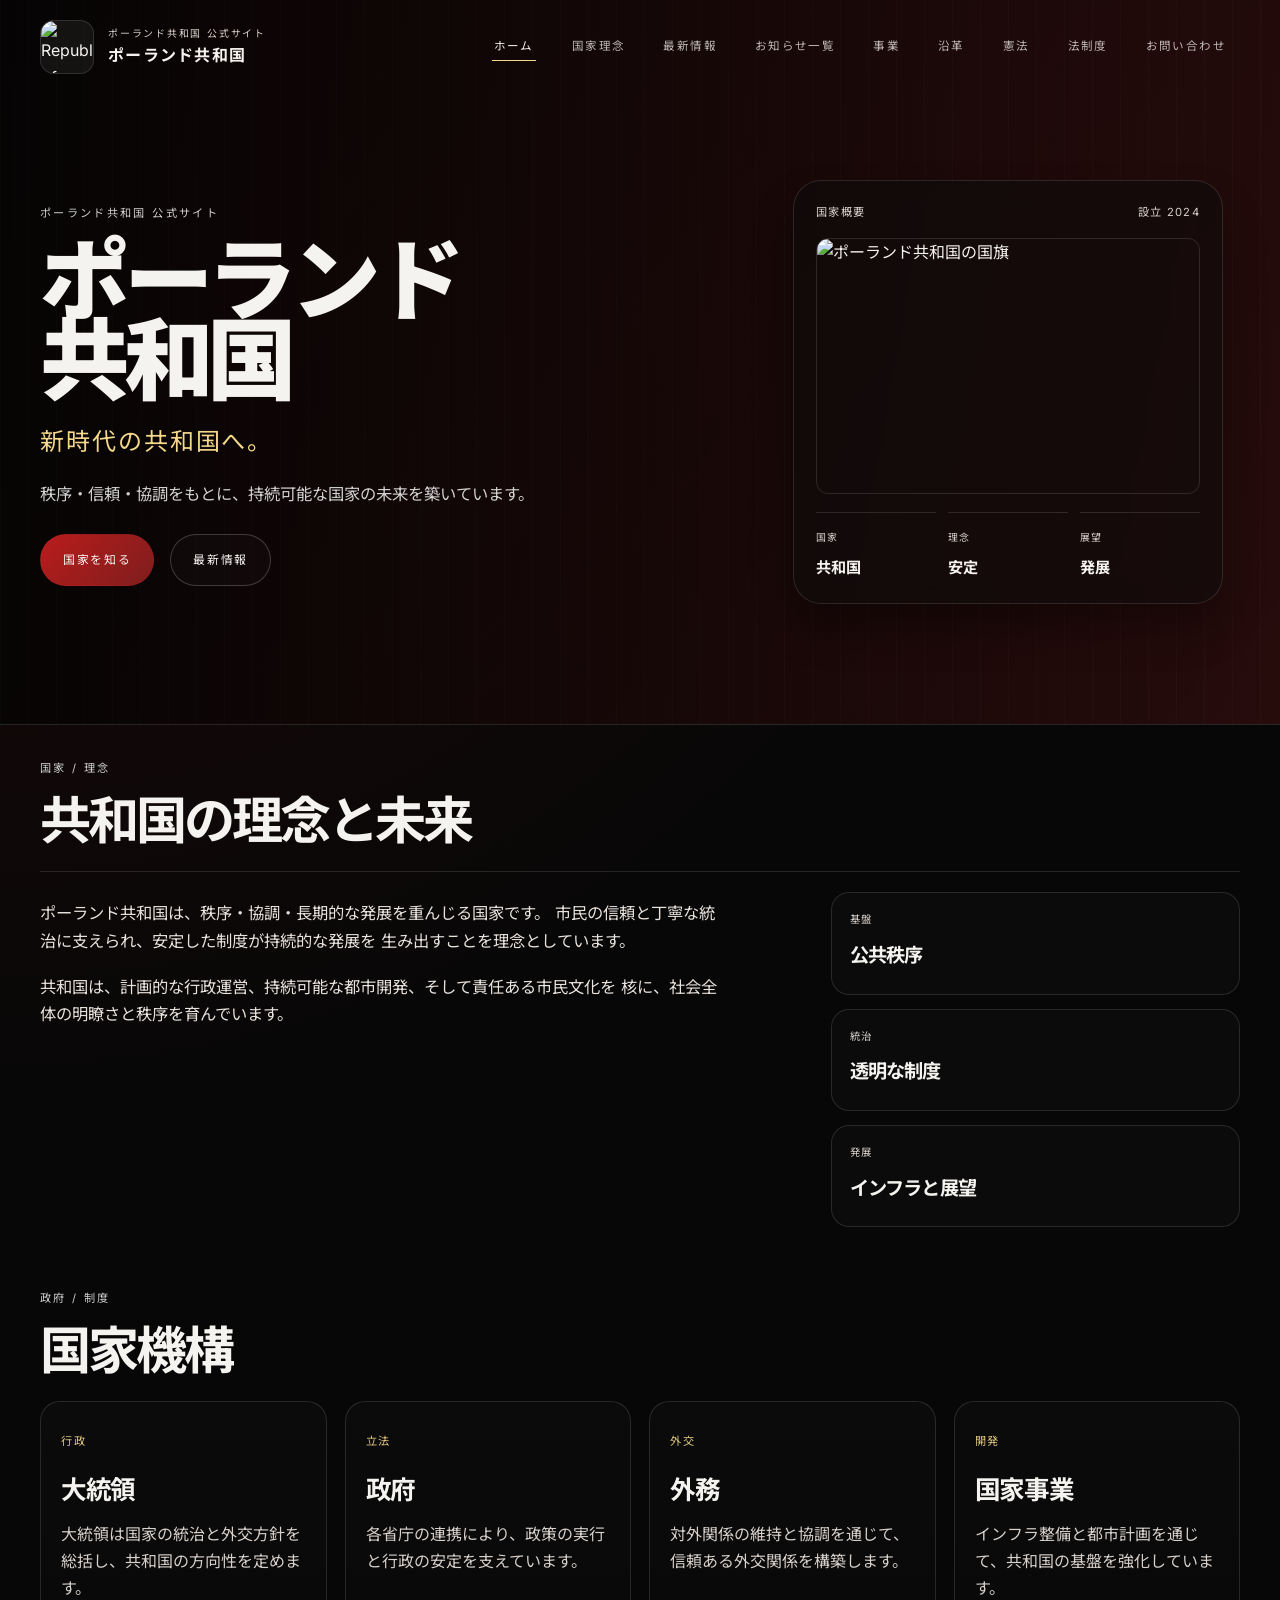
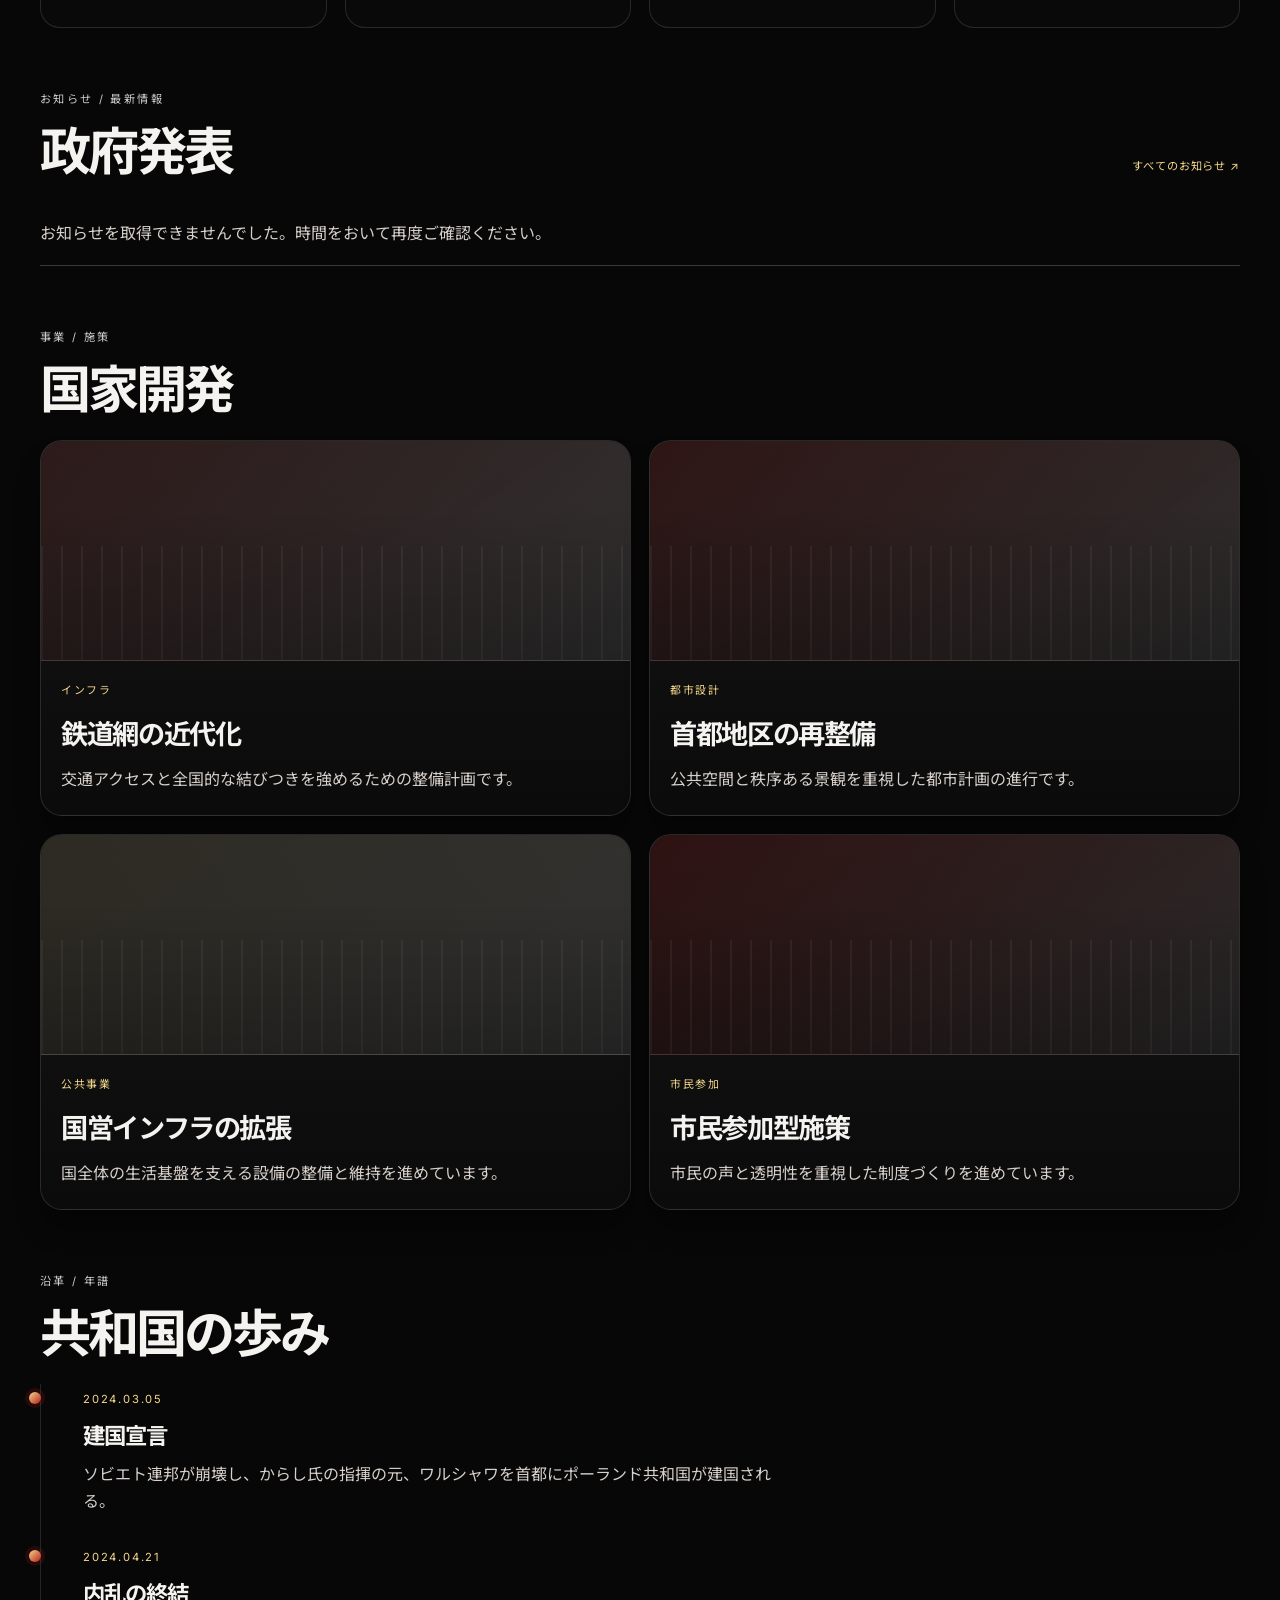
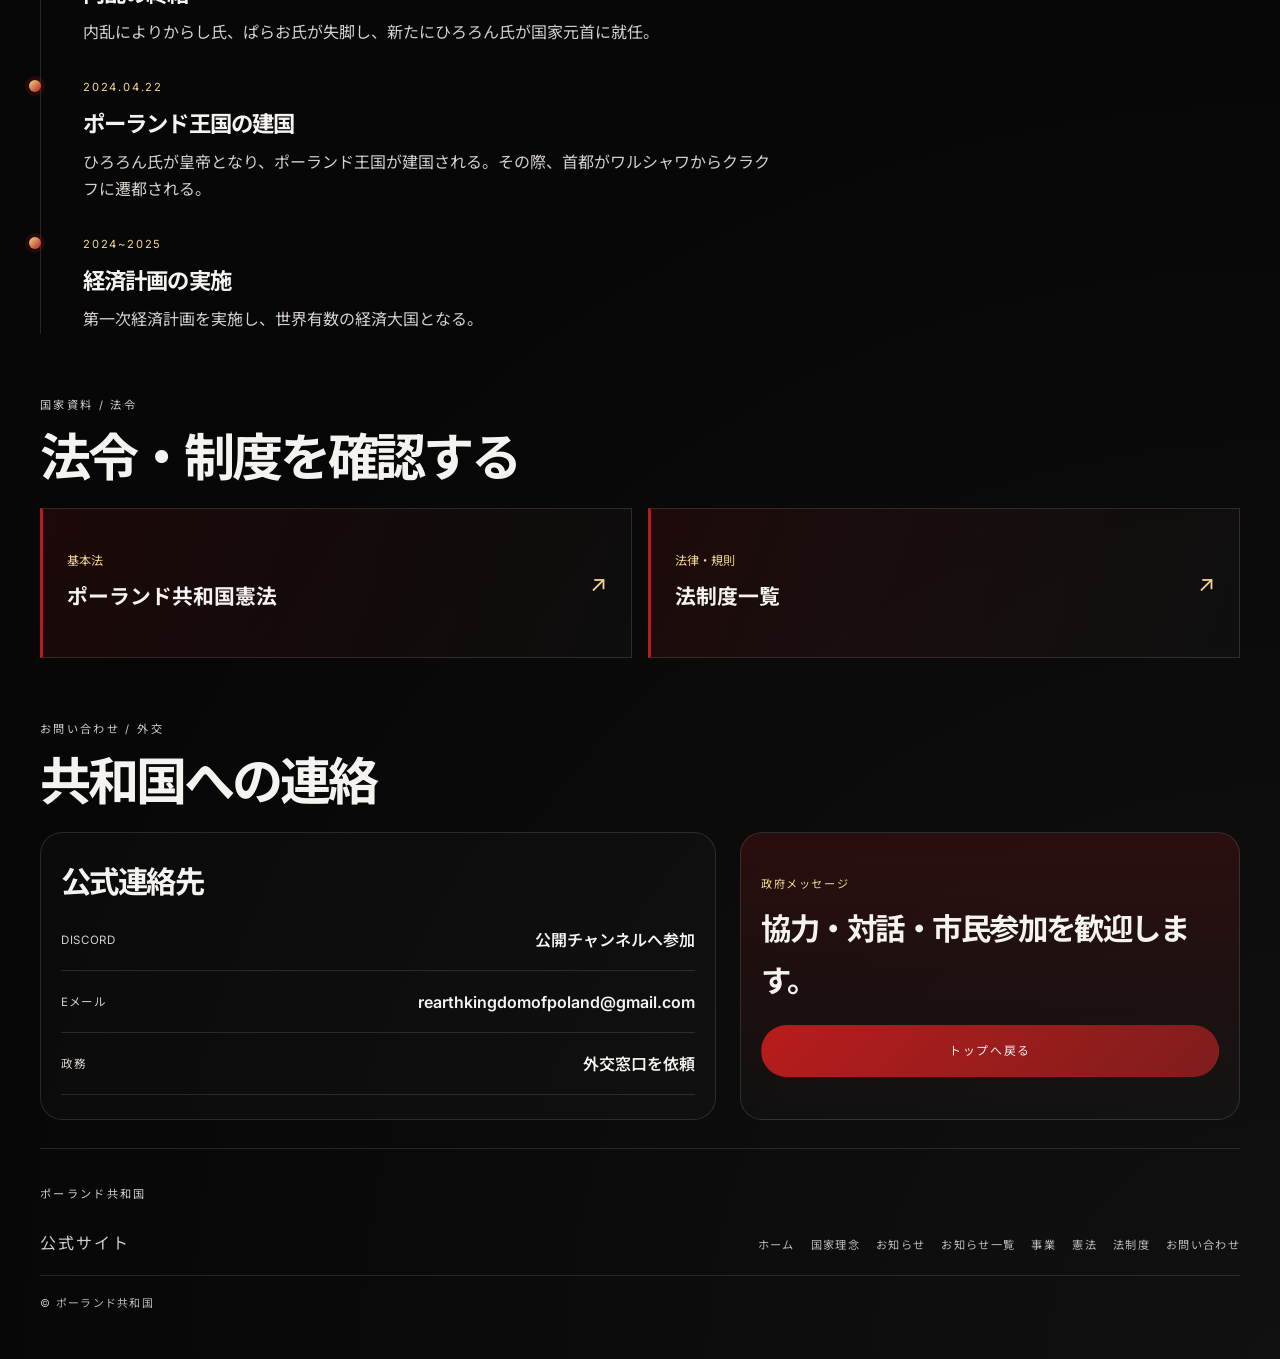
==== commit 8d854a71: "Add files via upload" ====
--- a/index.html
+++ b/index.html
@@ -40,7 +40,8 @@
         <nav class="main-nav" aria-label="Main navigation">
           <a href="#home" class="is-active">ホーム</a>
           <a href="#overview">国家理念</a>
-          <a href="#news">お知らせ</a>
+          <a href="#news">最新情報</a>
+          <a href="news.html">お知らせ一覧</a>
           <a href="#projects">事業</a>
           <a href="#history">沿革</a>
           <a href="constitution.html">憲法</a>
@@ -144,10 +145,13 @@
             <span class="section-kicker">お知らせ / 最新情報</span>
             <h2>政府発表</h2>
           </div>
-          <a href="#contact" class="inline-link">連絡先</a>
-        </div>
-
-        <div class="news-grid" id="news-grid"></div>
+          <a href="news.html" class="inline-link">すべてのお知らせ ↗</a>
+        </div>
+
+        <p class="news-status" id="news-status" role="status" aria-live="polite">
+          お知らせを読み込んでいます…
+        </p>
+        <div class="news-grid" id="news-grid" data-news-limit="3" aria-busy="true"></div>
       </section>
 
       <section id="projects" class="section-wrap reveal">
@@ -232,6 +236,7 @@
           <li><a href="#home">ホーム</a></li>
           <li><a href="#overview">国家理念</a></li>
           <li><a href="#news">お知らせ</a></li>
+          <li><a href="news.html">お知らせ一覧</a></li>
           <li><a href="#projects">事業</a></li>
           <li><a href="constitution.html">憲法</a></li>
           <li><a href="law.html">法制度</a></li>
@@ -243,7 +248,7 @@
 
     <button class="scroll-top" aria-label="トップへ戻る">↑</button>
 
+    <script src="news-config.js"></script>
     <script src="script.js"></script>
   </body>
 </html>
-
--- a/style.css
+++ b/style.css
@@ -404,7 +404,6 @@
 }
 
 .gov-grid,
-.news-grid,
 .project-grid {
   display: grid;
   gap: 18px;
@@ -441,57 +440,93 @@
 }
 
 .news-grid {
-  grid-template-columns: repeat(3, minmax(0, 1fr));
-}
-
-.news-card {
-  border-radius: 20px;
-  border: 1px solid var(--line);
-  padding: 22px 20px 18px;
-  background: rgba(255, 255, 255, 0.02);
-  display: flex;
-  flex-direction: column;
-  min-height: 220px;
-}
-
-.news-card .date {
-  display: inline-block;
-  font-size: 0.72rem;
-  letter-spacing: 0.14em;
+  display: block;
+  border-top: 1px solid var(--line-strong);
+}
+
+.news-status {
+  margin: 0;
+  padding: 18px 0;
+  color: var(--muted);
+}
+
+.news-status[hidden] {
+  display: none;
+}
+
+.news-item {
+  display: grid;
+  grid-template-columns: minmax(140px, 0.3fr) 1fr;
+  column-gap: clamp(20px, 5vw, 72px);
+  padding: 25px 12px;
+  border-bottom: 1px solid var(--line);
+  border-left: 2px solid transparent;
+  transition: background-color 180ms ease, border-color 180ms ease, transform 180ms ease;
+}
+
+.news-item:hover {
+  background: rgba(255, 255, 255, 0.025);
+  border-left-color: var(--primary);
+  transform: translateX(3px);
+}
+
+.news-item-date {
+  grid-column: 1;
+  grid-row: 1 / span 2;
   color: var(--accent-strong);
-  text-transform: uppercase;
-}
-
-.news-card .tag {
-  display: inline-block;
-  margin-top: 14px;
-  padding: 7px 10px;
-  width: fit-content;
-  border-radius: 999px;
-  font-size: 0.64rem;
+  font-size: 0.76rem;
+  font-weight: 700;
   letter-spacing: 0.12em;
   text-transform: uppercase;
-  border: 1px solid var(--line);
-  color: var(--muted);
-}
-
-.news-card h3 {
-  font-size: 1.35rem;
-  margin: 18px 0 10px;
-  letter-spacing: -0.05em;
-}
-
-.news-card p {
-  margin: 0 0 18px;
-  color: var(--muted);
-}
-
-.news-card a {
-  margin-top: auto;
+  padding-top: 4px;
+}
+
+.news-item-title {
+  grid-column: 2;
+  margin: 0 0 7px;
+  font-size: clamp(1.15rem, 2vw, 1.5rem);
+  letter-spacing: -0.035em;
+}
+
+.news-item-content {
+  grid-column: 2;
+  margin: 0;
+  color: var(--muted);
+}
+
+.news-grid[data-news-limit="3"] .news-item-content {
+  display: -webkit-box;
+  -webkit-box-orient: vertical;
+  -webkit-line-clamp: 3;
+  overflow: hidden;
+}
+
+.news-grid[data-news-limit="3"] .news-item.is-expanded .news-item-content {
+  display: block;
+  max-height: none;
+  -webkit-line-clamp: unset;
+}
+
+.news-read-more {
+  grid-column: 2;
+  justify-self: start;
+  margin-top: 8px;
+  padding: 0;
+  border: 0;
+  background: none;
   color: var(--accent-strong);
-  font-size: 0.74rem;
-  letter-spacing: 0.12em;
-  text-transform: uppercase;
+  font: inherit;
+  font-size: 0.82rem;
+  cursor: pointer;
+  transition: color 180ms ease;
+}
+
+.news-read-more:hover {
+  color: var(--text);
+}
+
+.news-read-more[hidden] {
+  display: none;
 }
 
 .project-grid {
@@ -924,7 +959,6 @@
 
 @media (max-width: 900px) {
   .gov-grid,
-  .news-grid,
   .project-grid,
   .contact-grid,
   .overview-grid,
@@ -944,7 +978,6 @@
   }
 
   .gov-grid,
-  .news-grid,
   .project-grid {
     grid-template-columns: 1fr 1fr;
   }
@@ -994,11 +1027,24 @@
 
   .overview-grid,
   .gov-grid,
-  .news-grid,
   .project-grid,
   .contact-grid,
   .document-links {
     grid-template-columns: 1fr;
+  }
+
+  .news-item {
+    grid-template-columns: 1fr;
+    row-gap: 5px;
+    padding: 20px 10px;
+  }
+
+  .news-item-date,
+  .news-item-title,
+  .news-item-content,
+  .news-read-more {
+    grid-column: 1;
+    grid-row: auto;
   }
 
   .footer-inner,
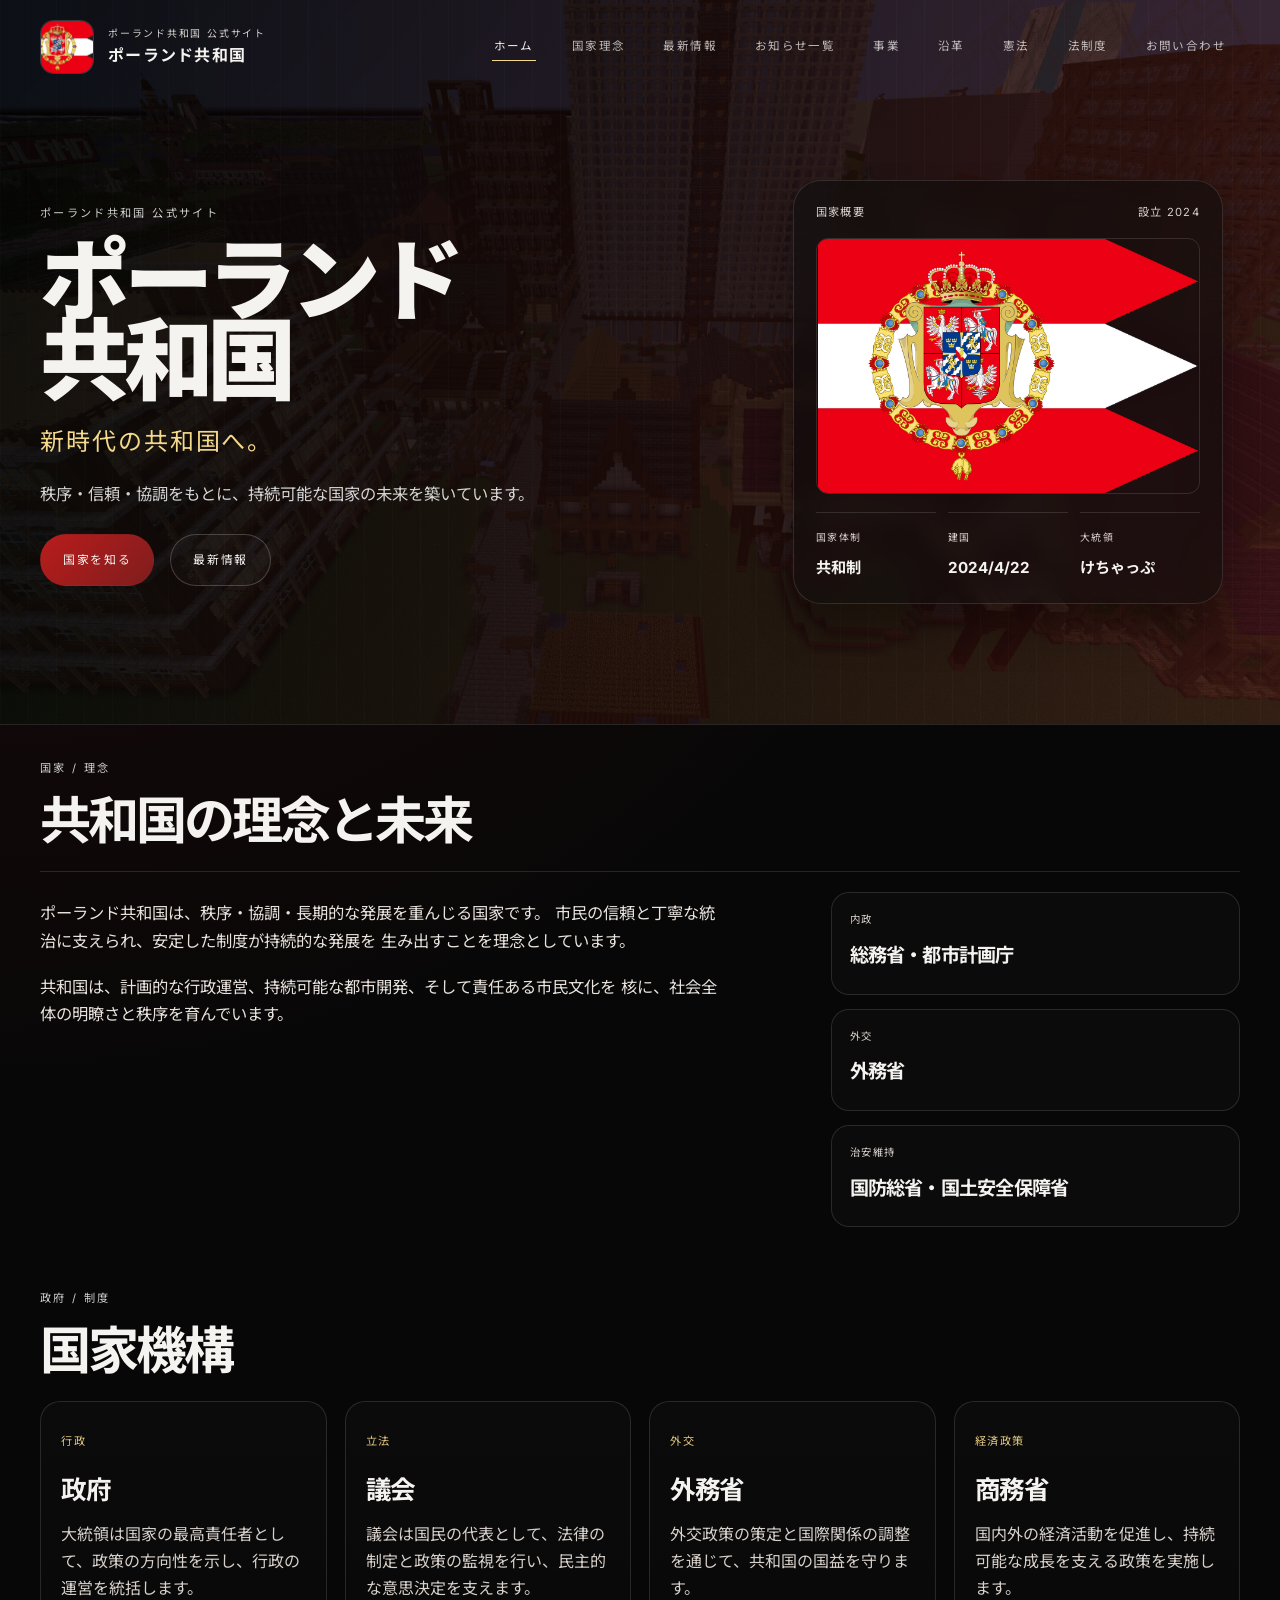
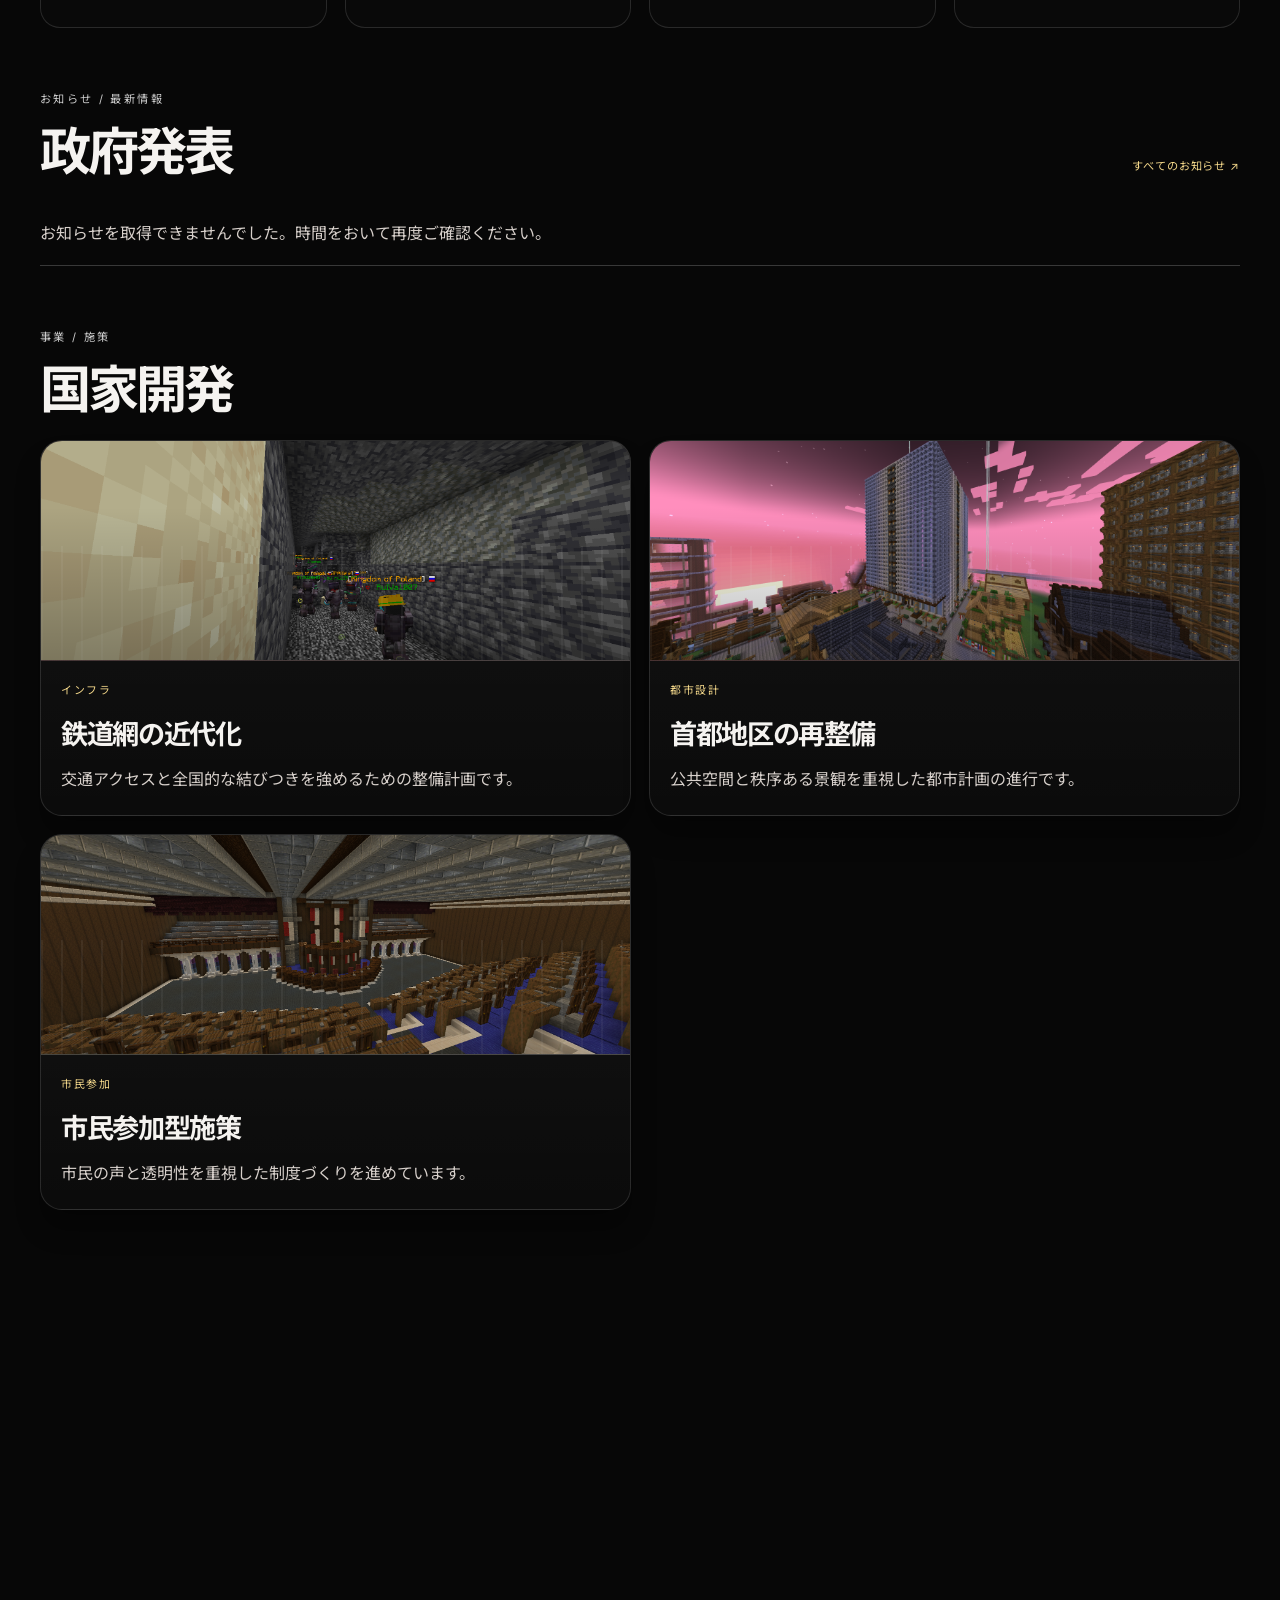
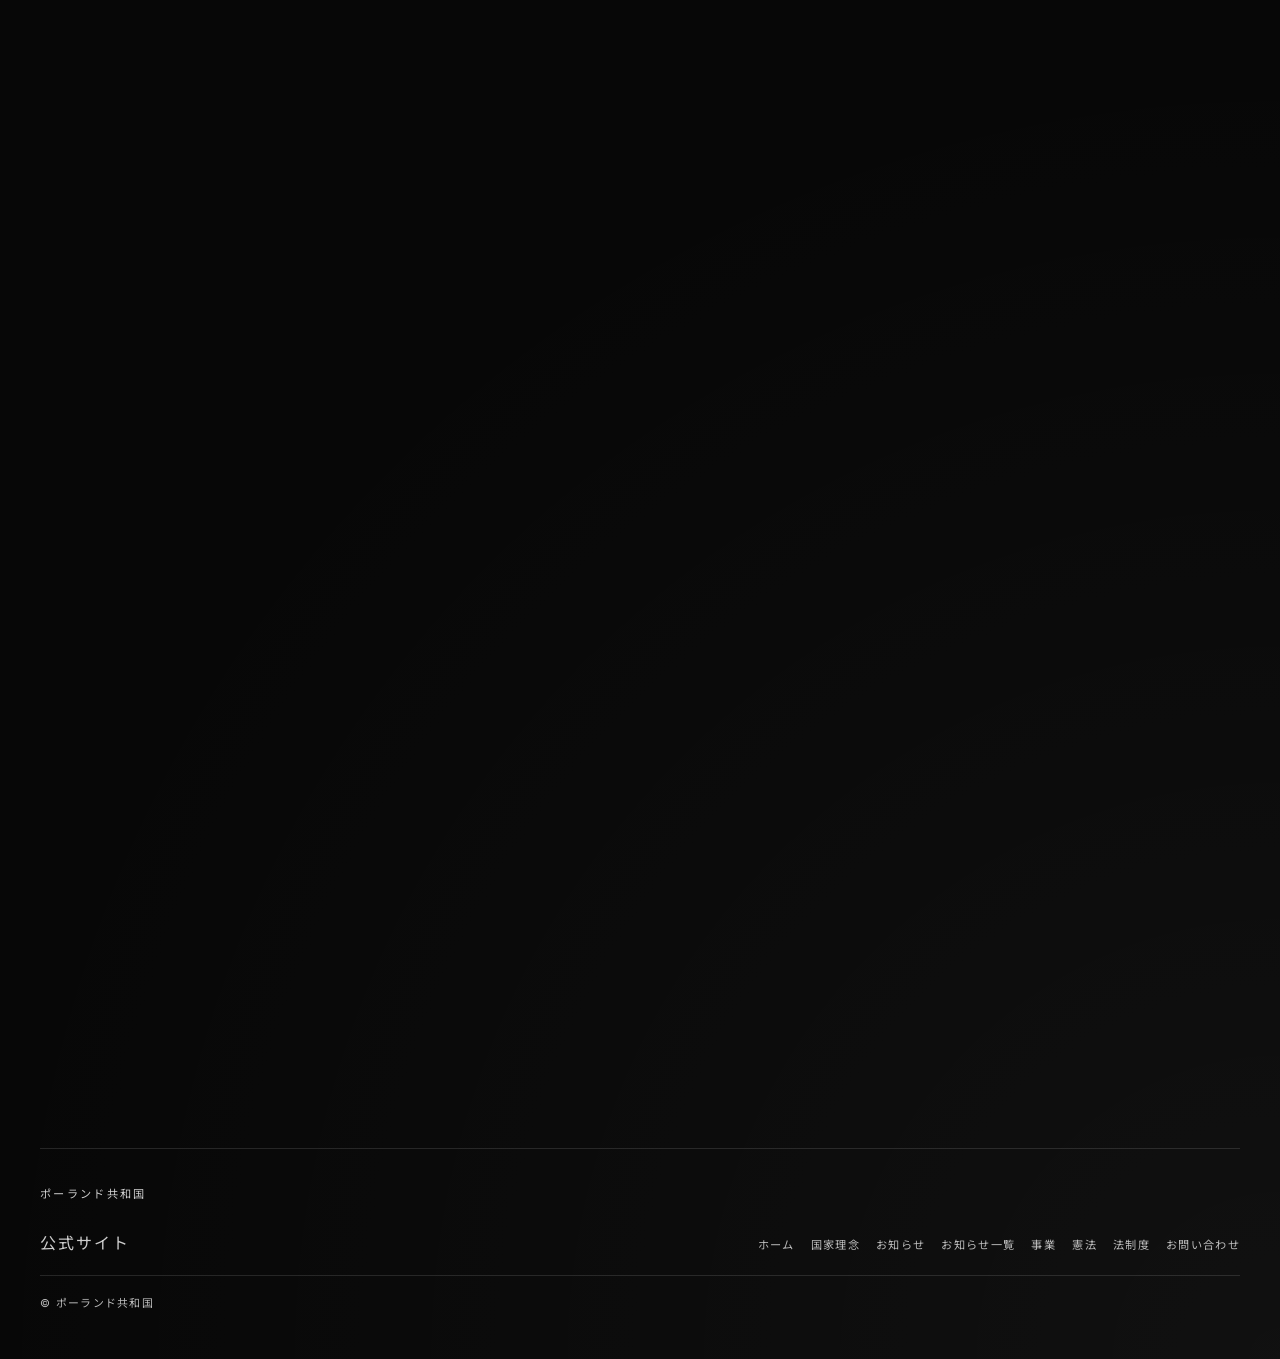
==== commit 05ec9392: "Add files via upload" ====
--- a/index.html
+++ b/index.html
@@ -18,13 +18,13 @@
     <meta property="og:title" content="ポーランド共和国 | 公式サイト" />
     <meta property="og:description" content="秩序、協調、発展を基盤にしたポーランド共和国の公式ウェブサイト。" />
     <meta property="og:type" content="website" />
-    <meta property="og:image" content="flag.png" />
+    <meta property="og:image" content="photo/flag.png" />
   </head>
   <body>
     <header class="site-header" id="home">
       <div class="topbar">
         <div class="brand-wrap">
-          <img src="flag.png" alt="Republic of Poland flag" class="brand-mark" />
+          <img src="photo/flag.png" alt="Republic of Poland flag" class="brand-mark" />
           <div>
             <span class="brand-kicker">ポーランド共和国 公式サイト</span>
             <strong class="brand-name">ポーランド共和国</strong>
@@ -73,19 +73,19 @@
               <span>国家概要</span>
               <span>設立 2024</span>
             </div>
-            <img class="visual-flag" src="flag.png" alt="ポーランド共和国の国旗" />
+            <img class="visual-flag" src="photo/flag.png" alt="ポーランド共和国の国旗" />
             <div class="visual-stats">
               <div>
-                <span class="stat-label">国家</span>
-                <strong>共和国</strong>
+                <span class="stat-label">国家体制</span>
+                <strong>共和制</strong>
               </div>
               <div>
-                <span class="stat-label">理念</span>
-                <strong>安定</strong>
+                <span class="stat-label">建国</span>
+                <strong>2024/4/22</strong>
               </div>
               <div>
-                <span class="stat-label">展望</span>
-                <strong>発展</strong>
+                <span class="stat-label">大統領</span>
+                <strong>けちゃっぷ</strong>
               </div>
             </div>
           </div>
@@ -115,16 +115,16 @@
 
           <div class="feature-column">
             <div class="mini-feature">
-              <span class="mini-label">基盤</span>
-              <strong>公共秩序</strong>
+              <span class="mini-label">内政</span>
+              <strong>総務省・都市計画庁</strong>
             </div>
             <div class="mini-feature">
-              <span class="mini-label">統治</span>
-              <strong>透明な制度</strong>
+              <span class="mini-label">外交</span>
+              <strong>外務省</strong>
             </div>
             <div class="mini-feature">
-              <span class="mini-label">発展</span>
-              <strong>インフラと展望</strong>
+              <span class="mini-label">治安維持</span>
+              <strong>国防総省・国土安全保障省</strong>
             </div>
           </div>
         </div>
@@ -203,7 +203,7 @@
             <ul class="contact-list">
               <li>
                 <span>Discord</span>
-                <a href="https://discord.gg/J24dmDdTVA" target="_blank" rel="noreferrer">公開チャンネルへ参加</a>
+                <a href="https://discord.gg/J24dmDdTVA" target="_blank" rel="noreferrer">Discordに参加</a>
               </li>
               <li>
                 <span>Eメール</span>
--- a/style.css
+++ b/style.css
@@ -55,7 +55,7 @@
   overflow: hidden;
   background:
     linear-gradient(135deg, rgba(6, 6, 6, 0.88), rgba(22, 10, 10, 0.78)),
-    url("header.jpg") center/cover no-repeat;
+    url("photo/header.jpg") center/cover no-repeat;
   border-bottom: 1px solid var(--line);
 }
 
@@ -83,6 +83,7 @@
 }
 
 .topbar {
+  z-index: 2;
   width: min(var(--max-width), calc(100% - 32px));
   margin: 0 auto;
   display: flex;
@@ -456,7 +457,7 @@
 
 .news-item {
   display: grid;
-  grid-template-columns: minmax(140px, 0.3fr) 1fr;
+  grid-template-columns: minmax(140px, 0.3fr) minmax(0, 1fr);
   column-gap: clamp(20px, 5vw, 72px);
   padding: 25px 12px;
   border-bottom: 1px solid var(--line);
@@ -483,15 +484,67 @@
 
 .news-item-title {
   grid-column: 2;
+  min-width: 0;
   margin: 0 0 7px;
   font-size: clamp(1.15rem, 2vw, 1.5rem);
   letter-spacing: -0.035em;
+  overflow-wrap: anywhere;
+}
+
+.news-grid[data-news-limit="all"] .news-item-title {
+  position: relative;
+  display: block;
+  grid-column: 1 / -1;
+  padding-right: 30px;
+  margin: 0;
+  cursor: pointer;
+  list-style: none;
+}
+
+.news-grid[data-news-limit="all"] .news-item-title > span {
+  display: block;
+}
+
+.news-grid[data-news-limit="all"] .news-item-title::-webkit-details-marker {
+  display: none;
+}
+
+.news-grid[data-news-limit="all"] .news-item-title::after {
+  content: "+";
+  position: absolute;
+  top: 50%;
+  right: 0;
+  color: var(--accent-strong);
+  transform: translateY(-50%);
+}
+
+.news-grid[data-news-limit="all"] .news-item[open] > .news-item-title::after {
+  content: "−";
+}
+
+.news-grid[data-news-limit="all"] .news-item-title:focus-visible {
+  outline: 2px solid var(--accent-strong);
+  outline-offset: 4px;
+}
+
+.news-grid[data-news-limit="all"] .news-item-date,
+.news-grid[data-news-limit="all"] .news-item-content {
+  grid-column: 1 / -1;
+  grid-row: auto;
+}
+
+.news-grid[data-news-limit="all"] .news-item-date {
+  flex: 0 0 auto;
+  padding-top: 0;
 }
 
 .news-item-content {
   grid-column: 2;
+  min-width: 0;
   margin: 0;
   color: var(--muted);
+  overflow-wrap: anywhere;
+  white-space: pre-wrap;
 }
 
 .news-grid[data-news-limit="3"] .news-item-content {
@@ -550,6 +603,13 @@
   background:
     linear-gradient(145deg, rgba(185, 28, 28, 0.12), rgba(255, 255, 255, 0.03)),
     linear-gradient(120deg, #1a1a1a, #292929);
+}
+
+.project-image {
+  display: block;
+  width: 100%;
+  height: 100%;
+  object-fit: cover;
 }
 
 .project-visual::before,
@@ -984,6 +1044,10 @@
 }
 
 @media (max-width: 720px) {
+  .site-header.menu-open {
+    overflow: visible;
+  }
+
   .topbar {
     align-items: flex-start;
     padding-top: 16px;
@@ -996,9 +1060,13 @@
   .main-nav {
     display: none;
     position: absolute;
-    top: 78px;
+    top: calc(100% + 8px);
     right: 16px;
     left: 16px;
+    max-height: calc(100vh - 100px);
+    max-height: calc(100dvh - 100px);
+    overflow-y: auto;
+    overscroll-behavior: contain;
     padding: 18px 14px;
     background: rgba(18, 18, 18, 0.96);
     border: 1px solid var(--line);
